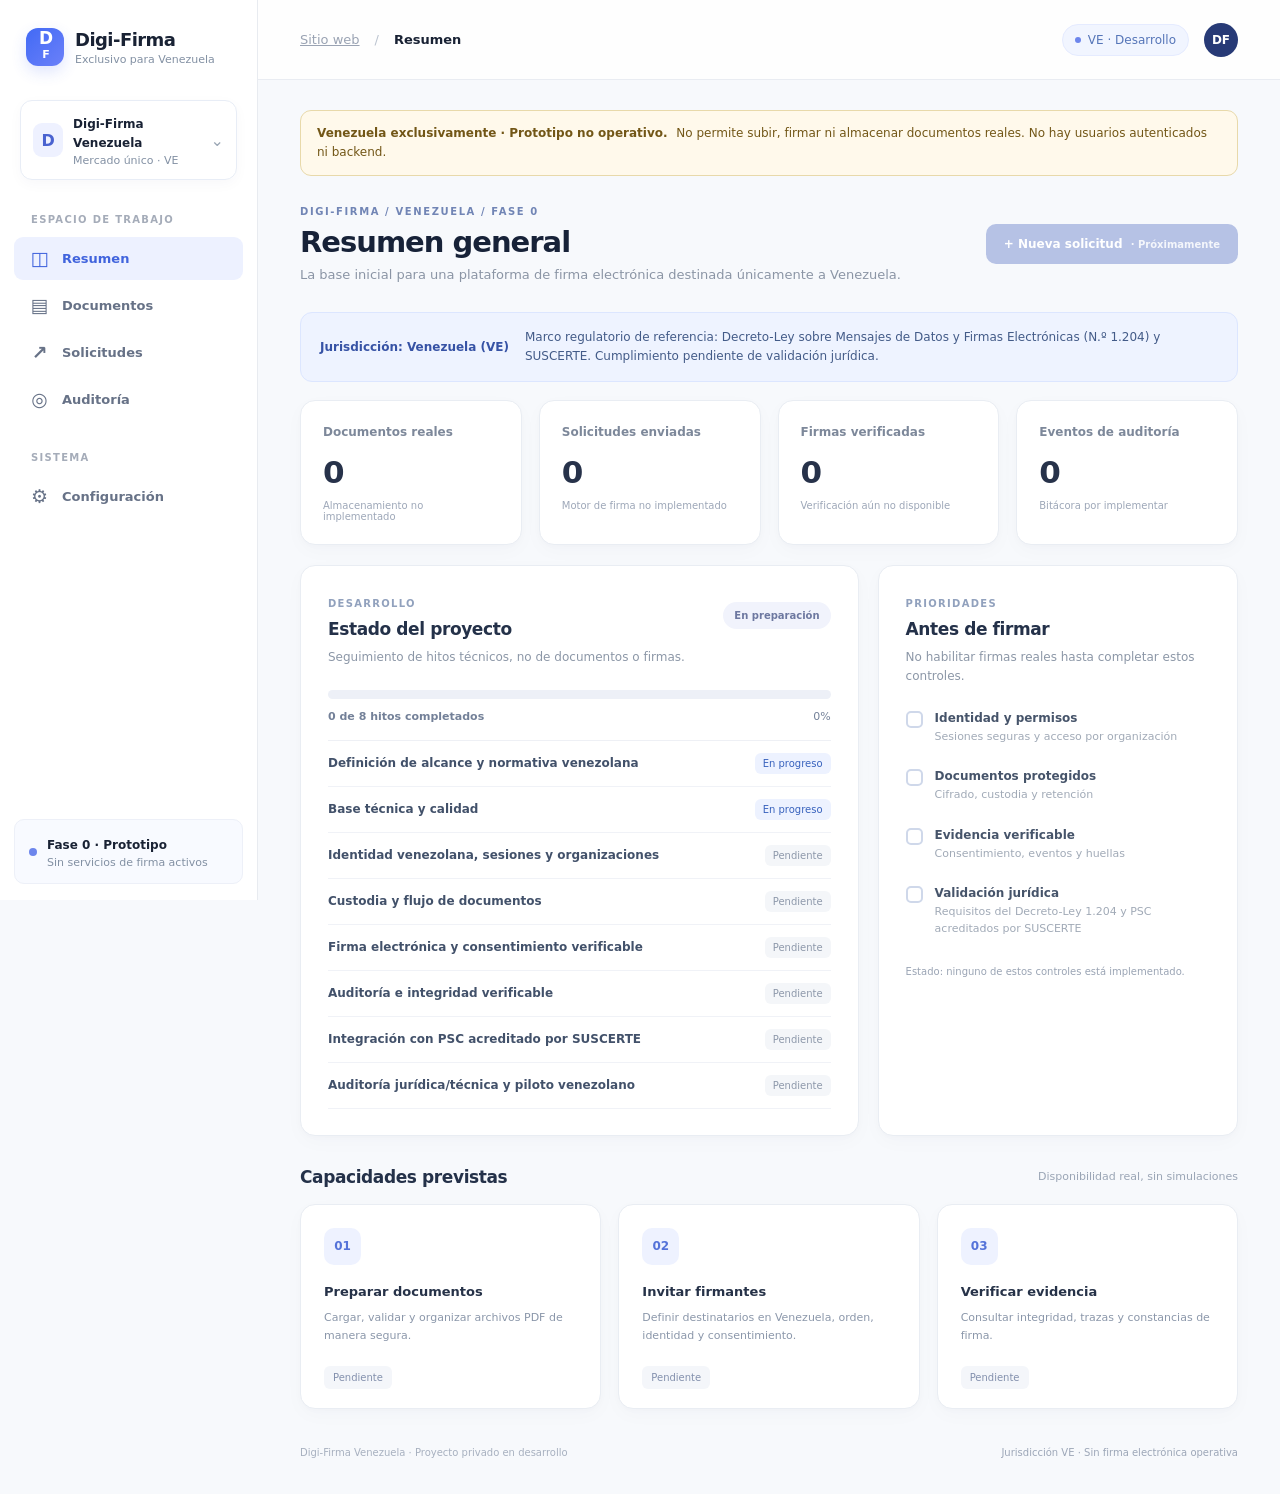
==== app/index.html @ 3987ef28 "feat: crear sitio web Venezuela y separar workspace en /app" ====
<!doctype html>
<html lang="es-VE">
<head>
  <meta charset="utf-8">
  <meta name="viewport" content="width=device-width, initial-scale=1">
  <meta name="description" content="Digi-Firma Venezuela: prototipo privado de gestión de firmas electrónicas para uso exclusivo en Venezuela.">
  <meta name="robots" content="noindex,nofollow,noarchive">
  <meta http-equiv="Content-Security-Policy" content="default-src 'self'; script-src 'self'; style-src 'self'; img-src 'self' data:; object-src 'none'; base-uri 'none'; form-action 'none'">
  <title>Digi-Firma Venezuela · Entorno de desarrollo</title>
  <link rel="stylesheet" href="../assets/app.css">
  <script type="module" src="../assets/app.js"></script>
</head>
<body>
<div class="shell">
  <aside class="sidebar" id="sidebar" aria-label="Navegación principal">
    <div class="logo-row"><span class="logo-mark" aria-hidden="true">D<span>F</span></span><div><strong>Digi-Firma</strong><small>Exclusivo para Venezuela</small></div></div>
    <div class="workspace"><span class="workspace-icon" aria-hidden="true">D</span><span><strong>Digi-Firma Venezuela</strong><small>Mercado único · VE</small></span><span class="chevron" aria-hidden="true">⌄</span></div>
    <div class="nav-heading">ESPACIO DE TRABAJO</div>
    <nav class="navigation" aria-label="Módulos">
      <button type="button" data-view="resumen" aria-current="page"><span aria-hidden="true">◫</span> Resumen</button>
      <button type="button" data-view="documentos"><span aria-hidden="true">▤</span> Documentos</button>
      <button type="button" data-view="solicitudes"><span aria-hidden="true">↗</span> Solicitudes</button>
      <button type="button" data-view="auditoria"><span aria-hidden="true">◎</span> Auditoría</button>
    </nav>
    <div class="nav-heading second">SISTEMA</div>
    <nav class="navigation" aria-label="Sistema"><button type="button" data-view="configuracion"><span aria-hidden="true">⚙</span> Configuración</button></nav>
    <div class="sidebar-bottom"><span class="sidebar-status-dot"></span><div><strong>Fase 0 · Prototipo</strong><small>Sin servicios de firma activos</small></div></div>
  </aside>

  <main class="content">
    <header class="topbar">
      <div class="topbar-left"><button id="menu-toggle" class="menu-toggle" aria-controls="sidebar" aria-expanded="false" aria-label="Abrir navegación">☰</button><a class="breadcrumb" href="../" aria-label="Volver al sitio web">Sitio web</a><span class="slash">/</span><strong id="crumb-title">Resumen</strong></div>
      <div class="topbar-right"><span class="environment-pill"><span class="tiny-dot"></span> VE · Desarrollo</span><div class="avatar" title="Entorno de demostración" aria-label="Prototipo sin sesión">DF</div></div>
    </header>

    <div class="main-inner">
      <div class="notice" role="status"><strong>Venezuela exclusivamente · Prototipo no operativo.</strong> No permite subir, firmar ni almacenar documentos reales. No hay usuarios autenticados ni backend.</div>
      <div class="page-heading"><div><p class="eyebrow">DIGI-FIRMA / VENEZUELA / FASE 0</p><h1 id="page-title">Resumen general</h1><p id="page-summary">La base inicial de una plataforma de firma electrónica enfocada exclusivamente en Venezuela.</p></div><button type="button" class="primary-action" disabled title="Se habilitará cuando exista backend, autenticación y seguridad">+ Nueva solicitud <span class="button-lock" aria-hidden="true">· Próximamente</span></button></div>

      <section class="view" id="view-resumen" aria-label="Resumen general">
        <div class="jurisdiction-info" role="note"><strong>Jurisdicción: Venezuela (VE)</strong><span>Marco regulatorio de referencia: Decreto-Ley sobre Mensajes de Datos y Firmas Electrónicas (N.º 1.204) y SUSCERTE. Cumplimiento pendiente de validación jurídica.</span></div>
        <div class="metric-grid">
          <article class="metric"><p>Documentos reales</p><strong>0</strong><small>Almacenamiento no implementado</small></article>
          <article class="metric"><p>Solicitudes enviadas</p><strong>0</strong><small>Motor de firma no implementado</small></article>
          <article class="metric"><p>Firmas verificadas</p><strong>0</strong><small>Verificación aún no disponible</small></article>
          <article class="metric"><p>Eventos de auditoría</p><strong>0</strong><small>Bitácora por implementar</small></article>
        </div>

        <div class="dashboard-grid">
          <article class="panel wide">
            <div class="panel-head"><div><span class="section-kicker">DESARROLLO</span><h2>Estado del proyecto</h2></div><span class="tag">En preparación</span></div>
            <p class="panel-description">Seguimiento de hitos técnicos, no de documentos o firmas.</p>
            <div class="progress-track" role="progressbar" aria-label="Hitos completados" aria-valuemin="0" aria-valuemax="100" aria-valuenow="0"><div id="progress-fill"></div></div>
            <div class="progress-legend"><strong id="progress-copy">0 de 0 hitos completados</strong><span id="progress-pct">0%</span></div>
            <ol class="milestone-list" id="milestone-list"></ol>
          </article>
          <article class="panel right-panel">
            <div class="panel-head"><div><span class="section-kicker">PRIORIDADES</span><h2>Antes de firmar</h2></div></div>
            <p class="panel-description">No habilitar firmas reales hasta completar estos controles.</p>
            <div class="checklist"><div><span class="check empty" aria-hidden="true"></span><span><strong>Identidad y permisos</strong><small>Sesiones seguras y acceso por organización</small></span></div><div><span class="check empty" aria-hidden="true"></span><span><strong>Documentos protegidos</strong><small>Cifrado, custodia y retención</small></span></div><div><span class="check empty" aria-hidden="true"></span><span><strong>Evidencia verificable</strong><small>Consentimiento, eventos y huellas</small></span></div><div><span class="check empty" aria-hidden="true"></span><span><strong>Validación jurídica</strong><small>Requisitos del Decreto-Ley 1.204 y PSC acreditados por SUSCERTE</small></span></div></div>
            <p class="footnote">Estado: ninguno de estos controles está implementado.</p>
          </article>
        </div>
        <div class="section-row"><h2>Capacidades previstas</h2><span>Disponibilidad real, sin simulaciones</span></div>
        <div class="feature-grid"><article class="feature"><div class="feature-icon">01</div><h3>Preparar documentos</h3><p>Cargar, validar y organizar archivos PDF de manera segura.</p><span class="soft-label">Pendiente</span></article><article class="feature"><div class="feature-icon">02</div><h3>Invitar firmantes</h3><p>Definir destinatarios en Venezuela, orden, identidad y consentimiento.</p><span class="soft-label">Pendiente</span></article><article class="feature"><div class="feature-icon">03</div><h3>Verificar evidencia</h3><p>Consultar integridad, trazas y constancias de firma.</p><span class="soft-label">Pendiente</span></article></div>
      </section>

      <section class="view" id="view-documentos" aria-label="Documentos" hidden>
      <article class="panel demo-panel">
        <div class="panel-head"><div><span class="section-kicker">INTEGRIDAD LOCAL · SIN ENVÍO</span><h2>Huella SHA-256 de un PDF</h2></div><span class="tag">Solo en el navegador</span></div>
        <p class="panel-description">Calcula la huella de un PDF de hasta 20 MiB, sin subirlo, almacenarlo o enviarlo. La coincidencia de huellas NO valida la autoría, ni convierte un documento en firmado o certificado.</p>
        <div class="demo-form hash-form">
          <label for="pdf-local">PDF local</label>
          <input type="file" id="pdf-local" accept=".pdf,application/pdf">
          <button type="button" id="pdf-hash" disabled>Calcular huella</button>
        </div>
        <p id="hash-status" role="status" aria-live="polite" class="demo-feedback">Selecciona un archivo para comenzar.</p>
        <div class="hash-display"><label for="hash-result">SHA-256 calculado</label><output id="hash-result">Sin cálculo</output></div>
        <div class="demo-form hash-form">
          <label for="hash-expected">SHA-256 esperado (opcional)</label>
          <input id="hash-expected" type="text" inputmode="text" maxlength="64" autocomplete="off" spellcheck="false" placeholder="64 caracteres hexadecimales">
          <button type="button" id="hash-compare" disabled>Comparar</button>
        </div>
        <p id="hash-compare-status" class="demo-feedback" role="status" aria-live="polite">Compara huellas, no firmas electrónicas.</p>
      </article>
    </section>
      <section class="view" id="view-solicitudes" aria-label="Solicitudes" hidden>
        <article class="panel demo-panel">
          <div class="panel-head"><div><span class="section-kicker">SOLO DATOS SINTÉTICOS</span><h2>Laboratorio local de solicitudes</h2></div><span class="tag">Sin firmas ni documentos reales</span></div>
          <p class="panel-description">Ensaya la preparación y cancelación de borradores con plantillas ficticias. No identifica personas, no envía mensajes, no firma documentos ni guarda información al cerrar el servidor.</p>
          <div class="demo-form">
            <label for="demo-template">Plantilla ficticia</label>
            <select id="demo-template" disabled><option value="acuerdo-demo">Acuerdo simulado de servicios</option><option value="solicitud-demo">Solicitud administrativa ficticia</option></select>
            <button type="button" id="demo-create" disabled>Crear borrador de prueba</button>
          </div>
          <p id="demo-feedback" class="demo-feedback" role="status" aria-live="polite">El laboratorio requiere el servidor local de demostración.</p>
          <div class="panel-head"><h2>Borradores de prueba</h2><span id="demo-count" class="tag">0</span></div>
          <ol id="demo-drafts" class="demo-items"><li>Sin borradores de prueba.</li></ol>
        </article>
      </section>
      <section class="view" id="view-auditoria" aria-label="Auditoría" hidden>
        <article class="panel demo-panel">
          <div class="panel-head"><div><span class="section-kicker">LABORATORIO · NO CERTIFICADO</span><h2>Historial de eventos simulados</h2></div><span id="demo-integrity" class="tag">Sin eventos</span></div>
          <p class="panel-description">Este registro usa hashes SHA-256 enlazados solo para demostrar detección de cambios en memoria. No es auditoría inmutable, sello de tiempo confiable ni evidencia de firma electrónica.</p>
          <ol id="demo-events" class="demo-items"><li>Sin eventos simulados.</li></ol>
        </article>
      </section>
      <section class="view" id="view-configuracion" aria-label="Configuración" hidden>
        <article class="panel demo-panel">
          <div class="panel-head"><div><span class="section-kicker">FORMATO LOCAL · NO VERIFICACIÓN</span><h2>Identificación venezolana</h2></div><span class="tag">Sin enviar datos</span></div>
          <p class="panel-description">Revisa únicamente la estructura básica de una cédula o RIF. No consulta SAIME ni SENIAT, no comprueba la existencia del documento, su dígito verificador, ni la identidad o representación legal. Puedes utilizar ejemplos ficticios; no ingreses datos personales reales en este entorno de pruebas.</p>
          <div class="demo-form identity-form">
            <label for="identity-type">Tipo</label>
            <select id="identity-type"><option value="cedula">Cédula de identidad</option><option value="rif">RIF</option></select>
            <label for="identity-value">Ejemplo de formato</label>
            <input id="identity-value" type="text" maxlength="20" autocomplete="off" autocapitalize="characters" spellcheck="false" placeholder="V-1234567">
            <button type="button" id="identity-check">Revisar formato</button>
          </div>
          <p id="identity-status" class="demo-feedback" role="status" aria-live="polite">La información se procesa en el navegador y no se guarda.</p>
          <div class="divider-soft"></div>
          <div class="panel-head"><h2>Administración de organizaciones</h2><span class="tag">Pendiente</span></div>
          <p class="panel-description">Registro, inicio de sesión, verificación de identidad, facultades de representación, roles y permisos requieren backend y revisión jurídica antes de habilitarse.</p>
        </article>
      </section>
      <footer class="footer">Digi-Firma Venezuela · Proyecto privado en desarrollo <span>Jurisdicción VE · Sin firma electrónica operativa</span></footer>
    </div>
  </main>
</div>
</body>
</html>
---- assets/app.css ----
:root{font-family:Inter,ui-sans-serif,system-ui,-apple-system,BlinkMacSystemFont,"Segoe UI",sans-serif;color:#192234;background:#f7f9fc;font-synthesis:none;-webkit-font-smoothing:antialiased}*{box-sizing:border-box}body{margin:0}button{font:inherit}button:focus-visible{outline:3px solid #7798ff;outline-offset:3px}[hidden]{display:none!important}.shell{min-height:100vh;display:grid;grid-template-columns:258px minmax(0,1fr)}.sidebar{background:#fff;border-right:1px solid #e8ebf0;padding:28px 14px 16px;display:flex;flex-direction:column;min-height:100vh;position:sticky;top:0;height:100vh}.logo-row{display:flex;align-items:center;gap:11px;margin:0 12px 34px}.logo-row strong{font-size:18px;letter-spacing:-.55px}.logo-row small,.workspace small,.sidebar-bottom small{display:block;color:#8290a3;font-size:11px;margin-top:3px}.logo-mark{width:38px;height:38px;border-radius:12px;display:grid;place-items:center;background:linear-gradient(135deg,#426af5,#6b80f9);color:#fff;font-size:17px;font-weight:800;letter-spacing:-2px;box-shadow:0 6px 15px #385ff229}.logo-mark span{font-size:11px;align-self:end;margin-bottom:9px}.workspace{padding:12px;display:flex;align-items:center;gap:10px;border:1px solid #e8edf6;border-radius:12px;box-shadow:0 4px 14px #152f5a08;margin:0 6px 34px}.workspace-icon{width:34px;height:34px;display:grid;place-items:center;background:#eef1ff;border-radius:9px;color:#4962d0;font-weight:800}.workspace strong{font-size:12px}.workspace .chevron{margin-left:auto;color:#9aa6b4}.nav-heading{color:#a5acb9;font-size:10px;font-weight:800;letter-spacing:1.3px;padding:0 17px;margin-bottom:12px}.nav-heading.second{margin-top:31px}.navigation{display:grid;gap:4px}.navigation button{cursor:pointer;background:transparent;border:0;border-radius:9px;padding:12px 15px;text-align:left;color:#677287;font-size:13px;font-weight:600;display:flex;align-items:center;gap:12px}.navigation button>span{font-size:19px;line-height:1;width:21px;text-align:center}.navigation button:hover{background:#f4f6fb;color:#1c2d4b}.navigation button[aria-current=page]{background:#edf1ff;color:#4164dd}.sidebar-bottom{display:flex;align-items:center;gap:10px;background:#f8faff;border:1px solid #edf0f8;border-radius:10px;padding:14px;margin-top:auto}.sidebar-bottom strong{font-size:12px}.sidebar-status-dot,.tiny-dot{width:8px;height:8px;background:#6d86ec;border-radius:50%;flex:0 0 auto}.content{min-width:0}.topbar{height:80px;background:rgba(255,255,255,.84);border-bottom:1px solid #e9ecf2;display:flex;align-items:center;justify-content:space-between;padding:0 42px}.topbar-left,.topbar-right{display:flex;align-items:center;gap:15px;font-size:13px}.breadcrumb{color:#9aa3b3}.slash{color:#bbc3cf}.topbar-left strong{font-weight:650}.environment-pill{font-size:12px;color:#5575b8;background:#f1f5ff;border:1px solid #e5ebff;padding:8px 12px;border-radius:22px;display:flex;align-items:center;gap:7px}.tiny-dot{width:6px;height:6px}.avatar{height:34px;width:34px;border-radius:50%;display:grid;place-items:center;color:#fff;background:#273a76;font-size:12px;font-weight:700}.menu-toggle{display:none;background:none;border:0;cursor:pointer;color:#253754;font-size:24px}.main-inner{max-width:1450px;margin:auto;padding:30px 42px 16px}.notice{padding:13px 16px;border:1px solid #e8d9aa;border-radius:11px;background:#fff9eb;color:#725616;font-size:12px;line-height:1.6;margin-bottom:30px}.notice strong{margin-right:5px}.page-heading{display:flex;justify-content:space-between;align-items:center;gap:24px;margin-bottom:30px}.eyebrow{font-size:10px;color:#7185b5;letter-spacing:1.6px;font-weight:800;margin:0 0 8px}.page-heading h1{font-size:29px;font-weight:760;letter-spacing:-1px;margin:0 0 8px;color:#172238}.page-heading p:last-child{font-size:13px;color:#8b95a5;margin:0}.primary-action{border:0;border-radius:10px;background:#4f70eb;color:#fff;padding:13px 18px;font-size:12px;font-weight:700;white-space:nowrap;box-shadow:0 6px 12px #4670ef1a}.primary-action:disabled{cursor:not-allowed;background:#b6c2e5;box-shadow:none}.button-lock{font-size:10px;opacity:.85;margin-left:4px}.metric-grid{display:grid;grid-template-columns:repeat(4,minmax(0,1fr));gap:17px}.metric,.panel,.feature,.empty-state{background:#fff;border:1px solid #e9edf3;border-radius:15px;box-shadow:0 6px 20px #25375306,0 2px 5px #25375304}.metric{padding:24px 22px 22px}.metric p{font-size:12px;font-weight:650;color:#7d889a;margin:0 0 18px}.metric strong{display:block;color:#27324a;letter-spacing:-1px;font-size:31px;line-height:1}.metric small{display:block;margin-top:12px;font-size:10px;color:#9da7b8}.dashboard-grid{display:grid;grid-template-columns:minmax(0,1.55fr) minmax(270px,1fr);gap:19px;margin-top:20px}.panel{padding:26px 27px}.panel-head{display:flex;justify-content:space-between;align-items:center;gap:12px}.section-kicker{font-size:10px;color:#91a1bd;letter-spacing:1.3px;font-weight:800}.panel h2,.section-row h2{font-size:17px;color:#243149;letter-spacing:-.4px;margin:8px 0 0}.panel-description{font-size:12px;color:#8c97a7;line-height:1.6;margin:9px 0 23px}.tag{font-size:10px;font-weight:750;color:#6d78a0;background:#f1f3fc;border-radius:20px;padding:8px 11px;white-space:nowrap}.progress-track{height:9px;background:#edf0f7;overflow:hidden;border-radius:20px}.progress-track>div{width:0;height:100%;background:#5374ed;border-radius:20px;transition:width .3s}.progress-legend{display:flex;justify-content:space-between;margin:11px 0 17px;font-size:11px;color:#738098}.progress-legend strong{font-weight:600}.milestone-list{margin:0;padding:0;list-style:none;border-top:1px solid #eef0f5}.milestone-list li{padding:12px 0;display:flex;justify-content:space-between;align-items:center;gap:9px;font-size:12px;border-bottom:1px solid #f0f2f7}.milestone-list li span:first-child{color:#42516a;font-weight:600}.status-chip{font-size:10px;color:#8d98aa;background:#f4f6f9;padding:5px 8px;border-radius:6px;white-space:nowrap}.status-chip.active{color:#3862bd;background:#edf2ff}.status-chip.done{color:#196f50;background:#e7f8f0}.checklist{display:grid;gap:24px;margin-top:25px}.checklist>div{display:flex;align-items:flex-start;gap:12px}.check{width:17px;height:17px;flex:none;border:2px solid #cfd8ea;border-radius:5px}.checklist strong{display:block;font-size:12px;color:#46546a}.checklist small{display:block;font-size:11px;line-height:1.5;color:#a1aab7;margin-top:4px}.footnote{font-size:10px;color:#9aa4b4;margin:29px 0 0}.section-row{margin:31px 0 17px;display:flex;justify-content:space-between;align-items:center}.section-row h2{margin:0}.section-row span{font-size:11px;color:#9aa5b5}.feature-grid{display:grid;grid-template-columns:repeat(3,minmax(0,1fr));gap:17px}.feature{padding:23px}.feature-icon{width:37px;height:37px;display:grid;place-items:center;background:#eef2ff;border-radius:10px;color:#5573d9;font-size:12px;font-weight:800;margin-bottom:19px}.feature h3{font-size:13px;color:#263248;margin:0 0 10px}.feature p{font-size:11px;line-height:1.65;color:#8b97aa;min-height:38px;margin:0 0 19px}.soft-label{font-size:10px;color:#8390ad;background:#f4f6fa;padding:6px 9px;border-radius:6px}.empty-state{min-height:360px;display:flex;align-items:center;justify-content:center;flex-direction:column;text-align:center;padding:48px 30px}.empty-symbol{width:64px;height:64px;display:grid;place-items:center;background:#edf2ff;color:#5870db;border-radius:20px;font-size:28px}.empty-state h2{font-size:20px;margin:20px 0 6px}.empty-state p{max-width:490px;font-size:13px;line-height:1.7;color:#8290a3}.empty-state .tag{margin-top:10px}.footer{display:flex;justify-content:space-between;gap:8px;font-size:10px;color:#a7b0bf;padding:38px 0 20px}.footer span{color:#9ca6b7}@media(max-width:1120px){.metric-grid{grid-template-columns:repeat(2,1fr)}.dashboard-grid{grid-template-columns:1fr}.main-inner{padding:28px}.topbar{padding:0 28px}}@media(max-width:760px){.shell{display:block}.sidebar{position:fixed;z-index:9;left:0;top:0;width:258px;transform:translateX(-110%);transition:transform .2s;box-shadow:10px 0 25px #27375312}body[data-menu-open=true] .sidebar{transform:translateX(0)}.menu-toggle{display:block}.topbar{height:66px;padding:0 20px}.main-inner{padding:20px}.page-heading{align-items:flex-start;flex-direction:column}.metric-grid{gap:10px}.metric{padding:18px}.feature-grid{grid-template-columns:1fr}.footer{flex-direction:column}.environment-pill{font-size:10px}.breadcrumb,.slash{display:none}}@media(max-width:400px){.metric-grid{grid-template-columns:1fr}.panel{padding:20px}.page-heading h1{font-size:25px}}

/* Laboratorio local de flujo de solicitudes sintéticas */
.jurisdiction-info{display:flex;align-items:center;gap:16px;background:#eef3ff;border:1px solid #dce6ff;color:#435b88;padding:15px 19px;border-radius:12px;font-size:12px;line-height:1.55;margin-bottom:18px}
.jurisdiction-info strong{white-space:nowrap;color:#3652a5}
.demo-panel{max-width:1050px;margin:auto}
.demo-form{display:flex;gap:12px;flex-wrap:wrap;align-items:center;margin:16px 0 26px;padding:16px;border:1px solid #e7ebf5;border-radius:12px;background:#fafbff}
.demo-form label{font-size:12px;color:#54647c;font-weight:650}
.demo-form select{flex:1;min-width:200px;padding:10px;border:1px solid #d8dfee;border-radius:8px;background:#fff;color:#243852}
.demo-form button,.demo-items button{border:none;border-radius:8px;background:#536cdd;color:white;padding:10px 13px;font-size:12px;font-weight:700;cursor:pointer}
.demo-form button:disabled,.demo-items button:disabled{background:#aeb8cb;cursor:not-allowed}
.demo-feedback{font-size:12px;line-height:1.5;color:#677e9a;min-height:18px}
.demo-feedback[data-level=error]{color:#a43434}
.demo-items{list-style:none;margin:15px 0 0;padding:0;display:grid;gap:9px}
.demo-items li{padding:15px;border:1px solid #e9edf6;border-radius:10px;display:flex;flex-wrap:wrap;justify-content:space-between;align-items:center;gap:12px;font-size:12px}
.demo-items strong{display:block;font-weight:700;color:#2b3c55}
.demo-items small{display:block;color:#7e90a8;margin-top:4px}
.demo-items button{background:#f1f4fe;color:#4963c6}
@media(max-width:760px){.jurisdiction-info{flex-direction:column;align-items:flex-start}.demo-form{align-items:stretch;flex-direction:column}.demo-form select{min-width:0}}

.hash-form{margin:14px 0}.hash-form input[type=file]{flex:1;min-width:0;font-size:12px;color:#405370}
.hash-form input[type=text]{flex:1;min-width:210px;max-width:560px;padding:10px 12px;border:1px solid #dae1ef;border-radius:8px}
.hash-display{background:#f8faff;border:1px solid #e6ecf9;border-radius:10px;padding:18px;margin:18px 0}
.hash-display label{display:block;color:#677991;font-size:11px;font-weight:700;margin-bottom:10px}
.hash-display output{font-family:ui-monospace,SFMono-Regular,Menlo,monospace;color:#24418a;font-size:12px;overflow-wrap:anywhere;user-select:all;line-height:1.7}

.identity-form input[type=text]{flex:1;min-width:160px;padding:10px 12px;border:1px solid #dbe2ed;border-radius:8px}
.identity-form select{min-width:150px;flex:0 1 185px}
.divider-soft{height:1px;background:#edf0f7;margin:30px 0 20px}
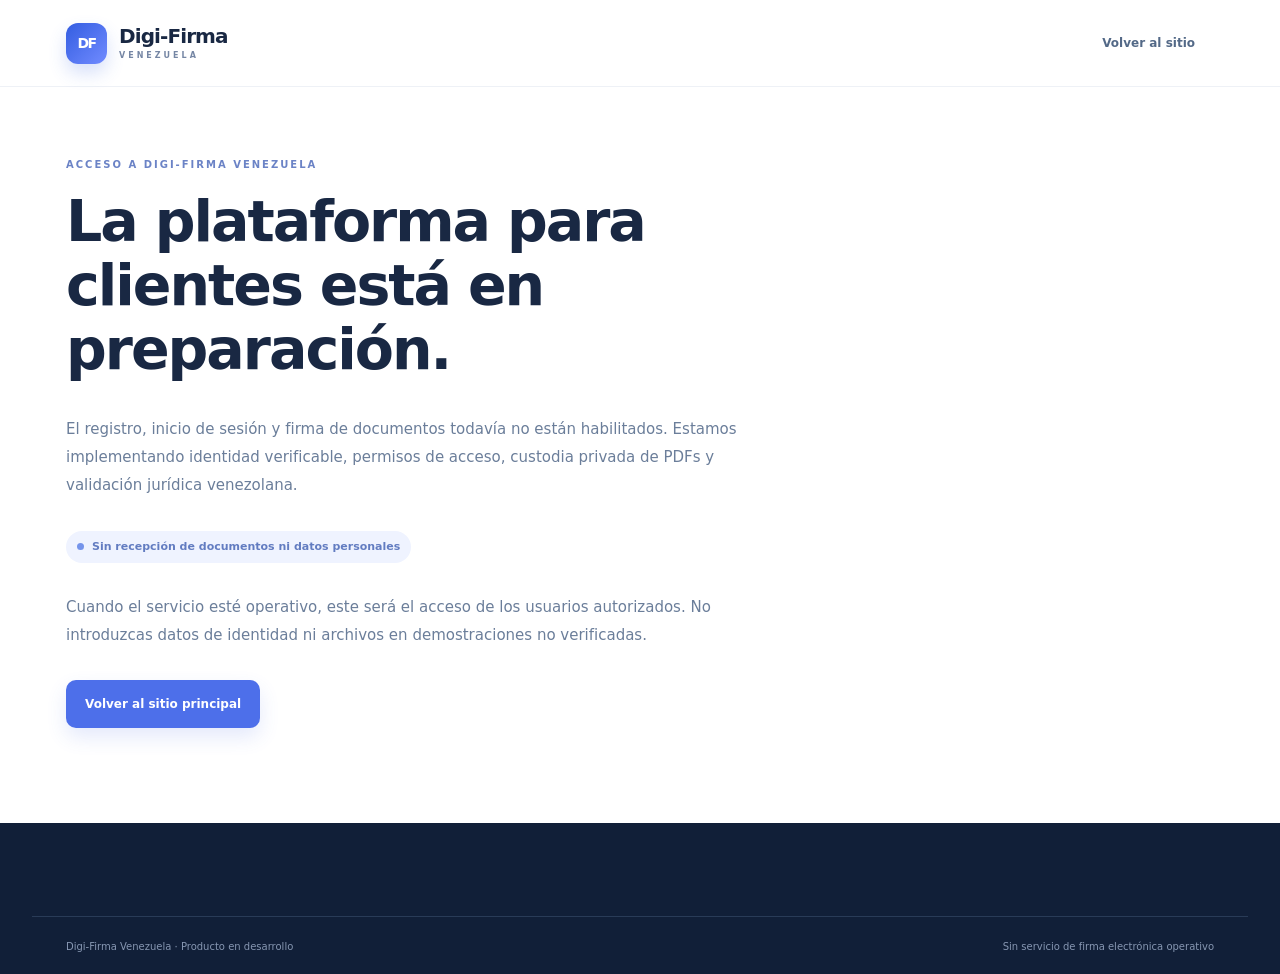
==== commit 8fe1af33: "Publish static Digi-Firma informational website" ====
--- a/app/index.html
+++ b/app/index.html
@@ -3,128 +3,24 @@
 <head>
   <meta charset="utf-8">
   <meta name="viewport" content="width=device-width, initial-scale=1">
-  <meta name="description" content="Digi-Firma Venezuela: prototipo privado de gestión de firmas electrónicas para uso exclusivo en Venezuela.">
   <meta name="robots" content="noindex,nofollow,noarchive">
-  <meta http-equiv="Content-Security-Policy" content="default-src 'self'; script-src 'self'; style-src 'self'; img-src 'self' data:; object-src 'none'; base-uri 'none'; form-action 'none'">
-  <title>Digi-Firma Venezuela · Entorno de desarrollo</title>
-  <link rel="stylesheet" href="../assets/app.css">
-  <script type="module" src="../assets/app.js"></script>
+  <meta name="description" content="Acceso a Digi-Firma Venezuela. Plataforma en desarrollo; aún no disponible para operar firmas electrónicas.">
+  <meta http-equiv="Content-Security-Policy" content="default-src 'self'; style-src 'self'; script-src 'none'; object-src 'none'; base-uri 'none'; frame-ancestors 'none'; form-action 'none'">
+  <title>Acceso a la plataforma · Digi-Firma Venezuela</title>
+  <link rel="stylesheet" href="../assets/site.css">
 </head>
 <body>
-<div class="shell">
-  <aside class="sidebar" id="sidebar" aria-label="Navegación principal">
-    <div class="logo-row"><span class="logo-mark" aria-hidden="true">D<span>F</span></span><div><strong>Digi-Firma</strong><small>Exclusivo para Venezuela</small></div></div>
-    <div class="workspace"><span class="workspace-icon" aria-hidden="true">D</span><span><strong>Digi-Firma Venezuela</strong><small>Mercado único · VE</small></span><span class="chevron" aria-hidden="true">⌄</span></div>
-    <div class="nav-heading">ESPACIO DE TRABAJO</div>
-    <nav class="navigation" aria-label="Módulos">
-      <button type="button" data-view="resumen" aria-current="page"><span aria-hidden="true">◫</span> Resumen</button>
-      <button type="button" data-view="documentos"><span aria-hidden="true">▤</span> Documentos</button>
-      <button type="button" data-view="solicitudes"><span aria-hidden="true">↗</span> Solicitudes</button>
-      <button type="button" data-view="auditoria"><span aria-hidden="true">◎</span> Auditoría</button>
-    </nav>
-    <div class="nav-heading second">SISTEMA</div>
-    <nav class="navigation" aria-label="Sistema"><button type="button" data-view="configuracion"><span aria-hidden="true">⚙</span> Configuración</button></nav>
-    <div class="sidebar-bottom"><span class="sidebar-status-dot"></span><div><strong>Fase 0 · Prototipo</strong><small>Sin servicios de firma activos</small></div></div>
-  </aside>
-
-  <main class="content">
-    <header class="topbar">
-      <div class="topbar-left"><button id="menu-toggle" class="menu-toggle" aria-controls="sidebar" aria-expanded="false" aria-label="Abrir navegación">☰</button><a class="breadcrumb" href="../" aria-label="Volver al sitio web">Sitio web</a><span class="slash">/</span><strong id="crumb-title">Resumen</strong></div>
-      <div class="topbar-right"><span class="environment-pill"><span class="tiny-dot"></span> VE · Desarrollo</span><div class="avatar" title="Entorno de demostración" aria-label="Prototipo sin sesión">DF</div></div>
-    </header>
-
-    <div class="main-inner">
-      <div class="notice" role="status"><strong>Venezuela exclusivamente · Prototipo no operativo.</strong> No permite subir, firmar ni almacenar documentos reales. No hay usuarios autenticados ni backend.</div>
-      <div class="page-heading"><div><p class="eyebrow">DIGI-FIRMA / VENEZUELA / FASE 0</p><h1 id="page-title">Resumen general</h1><p id="page-summary">La base inicial de una plataforma de firma electrónica enfocada exclusivamente en Venezuela.</p></div><button type="button" class="primary-action" disabled title="Se habilitará cuando exista backend, autenticación y seguridad">+ Nueva solicitud <span class="button-lock" aria-hidden="true">· Próximamente</span></button></div>
-
-      <section class="view" id="view-resumen" aria-label="Resumen general">
-        <div class="jurisdiction-info" role="note"><strong>Jurisdicción: Venezuela (VE)</strong><span>Marco regulatorio de referencia: Decreto-Ley sobre Mensajes de Datos y Firmas Electrónicas (N.º 1.204) y SUSCERTE. Cumplimiento pendiente de validación jurídica.</span></div>
-        <div class="metric-grid">
-          <article class="metric"><p>Documentos reales</p><strong>0</strong><small>Almacenamiento no implementado</small></article>
-          <article class="metric"><p>Solicitudes enviadas</p><strong>0</strong><small>Motor de firma no implementado</small></article>
-          <article class="metric"><p>Firmas verificadas</p><strong>0</strong><small>Verificación aún no disponible</small></article>
-          <article class="metric"><p>Eventos de auditoría</p><strong>0</strong><small>Bitácora por implementar</small></article>
-        </div>
-
-        <div class="dashboard-grid">
-          <article class="panel wide">
-            <div class="panel-head"><div><span class="section-kicker">DESARROLLO</span><h2>Estado del proyecto</h2></div><span class="tag">En preparación</span></div>
-            <p class="panel-description">Seguimiento de hitos técnicos, no de documentos o firmas.</p>
-            <div class="progress-track" role="progressbar" aria-label="Hitos completados" aria-valuemin="0" aria-valuemax="100" aria-valuenow="0"><div id="progress-fill"></div></div>
-            <div class="progress-legend"><strong id="progress-copy">0 de 0 hitos completados</strong><span id="progress-pct">0%</span></div>
-            <ol class="milestone-list" id="milestone-list"></ol>
-          </article>
-          <article class="panel right-panel">
-            <div class="panel-head"><div><span class="section-kicker">PRIORIDADES</span><h2>Antes de firmar</h2></div></div>
-            <p class="panel-description">No habilitar firmas reales hasta completar estos controles.</p>
-            <div class="checklist"><div><span class="check empty" aria-hidden="true"></span><span><strong>Identidad y permisos</strong><small>Sesiones seguras y acceso por organización</small></span></div><div><span class="check empty" aria-hidden="true"></span><span><strong>Documentos protegidos</strong><small>Cifrado, custodia y retención</small></span></div><div><span class="check empty" aria-hidden="true"></span><span><strong>Evidencia verificable</strong><small>Consentimiento, eventos y huellas</small></span></div><div><span class="check empty" aria-hidden="true"></span><span><strong>Validación jurídica</strong><small>Requisitos del Decreto-Ley 1.204 y PSC acreditados por SUSCERTE</small></span></div></div>
-            <p class="footnote">Estado: ninguno de estos controles está implementado.</p>
-          </article>
-        </div>
-        <div class="section-row"><h2>Capacidades previstas</h2><span>Disponibilidad real, sin simulaciones</span></div>
-        <div class="feature-grid"><article class="feature"><div class="feature-icon">01</div><h3>Preparar documentos</h3><p>Cargar, validar y organizar archivos PDF de manera segura.</p><span class="soft-label">Pendiente</span></article><article class="feature"><div class="feature-icon">02</div><h3>Invitar firmantes</h3><p>Definir destinatarios en Venezuela, orden, identidad y consentimiento.</p><span class="soft-label">Pendiente</span></article><article class="feature"><div class="feature-icon">03</div><h3>Verificar evidencia</h3><p>Consultar integridad, trazas y constancias de firma.</p><span class="soft-label">Pendiente</span></article></div>
-      </section>
-
-      <section class="view" id="view-documentos" aria-label="Documentos" hidden>
-      <article class="panel demo-panel">
-        <div class="panel-head"><div><span class="section-kicker">INTEGRIDAD LOCAL · SIN ENVÍO</span><h2>Huella SHA-256 de un PDF</h2></div><span class="tag">Solo en el navegador</span></div>
-        <p class="panel-description">Calcula la huella de un PDF de hasta 20 MiB, sin subirlo, almacenarlo o enviarlo. La coincidencia de huellas NO valida la autoría, ni convierte un documento en firmado o certificado.</p>
-        <div class="demo-form hash-form">
-          <label for="pdf-local">PDF local</label>
-          <input type="file" id="pdf-local" accept=".pdf,application/pdf">
-          <button type="button" id="pdf-hash" disabled>Calcular huella</button>
-        </div>
-        <p id="hash-status" role="status" aria-live="polite" class="demo-feedback">Selecciona un archivo para comenzar.</p>
-        <div class="hash-display"><label for="hash-result">SHA-256 calculado</label><output id="hash-result">Sin cálculo</output></div>
-        <div class="demo-form hash-form">
-          <label for="hash-expected">SHA-256 esperado (opcional)</label>
-          <input id="hash-expected" type="text" inputmode="text" maxlength="64" autocomplete="off" spellcheck="false" placeholder="64 caracteres hexadecimales">
-          <button type="button" id="hash-compare" disabled>Comparar</button>
-        </div>
-        <p id="hash-compare-status" class="demo-feedback" role="status" aria-live="polite">Compara huellas, no firmas electrónicas.</p>
-      </article>
-    </section>
-      <section class="view" id="view-solicitudes" aria-label="Solicitudes" hidden>
-        <article class="panel demo-panel">
-          <div class="panel-head"><div><span class="section-kicker">SOLO DATOS SINTÉTICOS</span><h2>Laboratorio local de solicitudes</h2></div><span class="tag">Sin firmas ni documentos reales</span></div>
-          <p class="panel-description">Ensaya la preparación y cancelación de borradores con plantillas ficticias. No identifica personas, no envía mensajes, no firma documentos ni guarda información al cerrar el servidor.</p>
-          <div class="demo-form">
-            <label for="demo-template">Plantilla ficticia</label>
-            <select id="demo-template" disabled><option value="acuerdo-demo">Acuerdo simulado de servicios</option><option value="solicitud-demo">Solicitud administrativa ficticia</option></select>
-            <button type="button" id="demo-create" disabled>Crear borrador de prueba</button>
-          </div>
-          <p id="demo-feedback" class="demo-feedback" role="status" aria-live="polite">El laboratorio requiere el servidor local de demostración.</p>
-          <div class="panel-head"><h2>Borradores de prueba</h2><span id="demo-count" class="tag">0</span></div>
-          <ol id="demo-drafts" class="demo-items"><li>Sin borradores de prueba.</li></ol>
-        </article>
-      </section>
-      <section class="view" id="view-auditoria" aria-label="Auditoría" hidden>
-        <article class="panel demo-panel">
-          <div class="panel-head"><div><span class="section-kicker">LABORATORIO · NO CERTIFICADO</span><h2>Historial de eventos simulados</h2></div><span id="demo-integrity" class="tag">Sin eventos</span></div>
-          <p class="panel-description">Este registro usa hashes SHA-256 enlazados solo para demostrar detección de cambios en memoria. No es auditoría inmutable, sello de tiempo confiable ni evidencia de firma electrónica.</p>
-          <ol id="demo-events" class="demo-items"><li>Sin eventos simulados.</li></ol>
-        </article>
-      </section>
-      <section class="view" id="view-configuracion" aria-label="Configuración" hidden>
-        <article class="panel demo-panel">
-          <div class="panel-head"><div><span class="section-kicker">FORMATO LOCAL · NO VERIFICACIÓN</span><h2>Identificación venezolana</h2></div><span class="tag">Sin enviar datos</span></div>
-          <p class="panel-description">Revisa únicamente la estructura básica de una cédula o RIF. No consulta SAIME ni SENIAT, no comprueba la existencia del documento, su dígito verificador, ni la identidad o representación legal. Puedes utilizar ejemplos ficticios; no ingreses datos personales reales en este entorno de pruebas.</p>
-          <div class="demo-form identity-form">
-            <label for="identity-type">Tipo</label>
-            <select id="identity-type"><option value="cedula">Cédula de identidad</option><option value="rif">RIF</option></select>
-            <label for="identity-value">Ejemplo de formato</label>
-            <input id="identity-value" type="text" maxlength="20" autocomplete="off" autocapitalize="characters" spellcheck="false" placeholder="V-1234567">
-            <button type="button" id="identity-check">Revisar formato</button>
-          </div>
-          <p id="identity-status" class="demo-feedback" role="status" aria-live="polite">La información se procesa en el navegador y no se guarda.</p>
-          <div class="divider-soft"></div>
-          <div class="panel-head"><h2>Administración de organizaciones</h2><span class="tag">Pendiente</span></div>
-          <p class="panel-description">Registro, inicio de sesión, verificación de identidad, facultades de representación, roles y permisos requieren backend y revisión jurídica antes de habilitarse.</p>
-        </article>
-      </section>
-      <footer class="footer">Digi-Firma Venezuela · Proyecto privado en desarrollo <span>Jurisdicción VE · Sin firma electrónica operativa</span></footer>
-    </div>
+  <header class="header"><div class="wrap nav">
+    <a class="brand" href="../"><span class="brand-symbol" aria-hidden="true"><span>DF</span></span><span>Digi-Firma<small>VENEZUELA</small></span></a>
+    <a href="../" class="button button-plain">Volver al sitio</a>
+  </div></header>
+  <main id="principal" class="wrap public-access" aria-labelledby="access-title">
+    <span class="section-kicker">ACCESO A DIGI-FIRMA VENEZUELA</span>
+    <h1 id="access-title">La plataforma para clientes está en preparación.</h1>
+    <p>El registro, inicio de sesión y firma de documentos todavía no están habilitados. Estamos implementando identidad verificable, permisos de acceso, custodia privada de PDFs y validación jurídica venezolana.</p>
+    <div class="status-pill"><i></i> Sin recepción de documentos ni datos personales</div>
+    <p>Cuando el servicio esté operativo, este será el acceso de los usuarios autorizados. No introduzcas datos de identidad ni archivos en demostraciones no verificadas.</p>
+    <a href="../" class="button button-primary">Volver al sitio principal</a>
   </main>
-</div>
-</body>
-</html>
+  <footer class="footer"><div class="wrap footer-bottom"><span>Digi-Firma Venezuela · Producto en desarrollo</span><span>Sin servicio de firma electrónica operativo</span></div></footer>
+</body></html>
--- a/assets/site.css
+++ b/assets/site.css
@@ -0,0 +1,11 @@
+:root{--ink:#192843;--muted:#66768d;--brand:#4869e8;--light:#f7f9fc;--line:#e8edf6;--navy:#111f3a;font:16px/1.5 system-ui,-apple-system,"Segoe UI",Roboto,sans-serif;color:var(--ink);background:#fff;font-synthesis:none;-webkit-font-smoothing:antialiased;scroll-behavior:smooth}*{box-sizing:border-box}body{margin:0;overflow-x:hidden}a{color:inherit;text-decoration:none}button{font:inherit}button:focus-visible,a:focus-visible,summary:focus-visible{outline:3px solid #7496ff;outline-offset:4px}.wrap{max-width:1216px;margin-inline:auto;padding-inline:34px}.skip-link{position:absolute;top:-60px;left:12px;background:#fff;color:#15254a;padding:12px;z-index:99}.skip-link:focus{top:8px}.announcement{min-height:34px;background:#eaf0ff;text-align:center;display:flex;gap:10px;align-items:center;justify-content:center;color:#526cad;font-size:11px;font-weight:600;padding:8px 16px}.announcement-dot{background:#6283ea;width:6px;height:6px;border-radius:50%}.announcement-divider{color:#a4b5d9}.announcement a{color:#3e62bf;font-weight:750}.header{height:87px;background:#fff;border-bottom:1px solid #eef1f6;position:relative;z-index:12}.nav{height:100%;display:flex;align-items:center;justify-content:space-between;gap:22px}.brand{display:flex;align-items:center;gap:12px;font-size:20px;font-weight:800;letter-spacing:-.9px;line-height:1.05;white-space:nowrap}.brand>span:last-child{display:block}.brand small{display:block;margin-top:5px;font-size:8px;letter-spacing:3px;font-weight:850;color:#7586a4}.brand-symbol{width:41px;height:41px;border-radius:12px;background:linear-gradient(135deg,#335de1,#718bff);display:grid;place-items:center;color:#fff;box-shadow:0 9px 18px #3862df33}.brand-symbol span{font-weight:850;font-size:14px;letter-spacing:-1.7px}.brand-hyphen{color:#637be9}.nav-links{display:flex;align-items:center;gap:28px;color:#586880;font-size:12px;font-weight:650}.nav-links>a:not(.nav-cta):hover{color:#4769e3}.nav-cta{color:#fff;background:#496be8;border-radius:9px;padding:13px 17px;box-shadow:0 7px 16px #4265e620;transition:transform .2s,box-shadow .2s}.nav-cta:hover,.button-primary:hover{transform:translateY(-2px);box-shadow:0 12px 25px #4265e632}.nav-toggle{display:none;border:0;background:transparent;padding:12px}.nav-toggle span{display:block;width:23px;height:2px;background:#273953;margin:4px 0}.hero{display:grid;grid-template-columns:1.02fr 1fr;align-items:center;gap:52px;padding-top:104px;padding-bottom:112px;min-height:655px}.eyebrow{font-size:10px;font-weight:800;letter-spacing:2px;color:#5773c5;display:flex;gap:11px;align-items:center}.eyebrow-line{width:22px;height:2px;background:#6581e8}.hero h1{font-size:clamp(44px,5.1vw,75px);line-height:1.105;letter-spacing:-3.8px;font-weight:780;margin:24px 0 25px;max-width:700px}.hero h1 em,.section h2 em,.process-section h2 em,.faq h2 em{font-style:normal;color:#5573e5}.hero-copy>p{font-size:16px;max-width:475px;line-height:1.86;color:#718097;margin:0 0 28px}.hero-actions{display:flex;align-items:center;gap:22px;flex-wrap:wrap}.button{display:inline-flex;align-items:center;justify-content:center;gap:14px;font-size:12px;font-weight:750;border-radius:10px;padding:15px 19px;transition:transform .2s,box-shadow .2s}.button-primary{background:#4d6fea;color:#fff;box-shadow:0 9px 20px #4265e624}.button-plain{color:#536987}.button-plain:hover{color:#3c61d6}.hero-note{margin-top:29px;display:flex;align-items:flex-start;gap:9px;color:#8995a7;font-size:11px;line-height:1.65;max-width:430px}.hero-note-icon{width:16px;height:16px;border:1px solid #b7c2d5;border-radius:50%;display:grid;place-items:center;font-size:10px;font-weight:800;flex:none}.hero-visual{position:relative;padding:43px 3px 26px 8px;min-width:0}.hero-glow{position:absolute;inset:-17% -17% -14% -30%;background:radial-gradient(ellipse,#e5ecff 0%,#f3f6ff 35%,transparent 69%);z-index:-1}.preview-window{border:1px solid #e6ebf4;border-radius:17px;overflow:hidden;background:#fff;box-shadow:0 35px 80px #213c7b20,0 10px 26px #17254f0b;transform:rotate(-1.4deg)}.preview-head{height:55px;display:flex;align-items:center;justify-content:space-between;padding:0 19px;border-bottom:1px solid #eef1f6}.preview-brand{font-size:10px;display:flex;align-items:center;gap:8px;color:#263b63}.preview-brand>span:last-child{color:#a2abb9;font-weight:500}.preview-logo{display:grid;place-items:center;background:#5373df;color:#fff;border-radius:7px;width:26px;height:26px;font-weight:800;font-size:9px}.preview-profile{width:27px;height:27px;border-radius:50%;background:#dfe7ff;color:#526ac1;display:grid;place-items:center;font-size:9px;font-weight:800}.preview-body{display:grid;grid-template-columns:123px 1fr;min-height:315px}.preview-aside{border-right:1px solid #eff1f6;padding:19px 9px;display:flex;flex-direction:column;gap:8px}.preview-nav{display:flex;gap:9px;align-items:center;padding:9px;border-radius:7px;color:#919cb0;font-size:10px}.preview-nav.active{background:#edf2ff;color:#4f6dc4;font-weight:700}.preview-aside-foot{margin-top:auto;color:#b2bac6;font-size:8px;padding:8px}.preview-content{padding:26px 23px}.preview-label{font-size:8px;letter-spacing:1.2px;color:#7e96c9;font-weight:800}.preview-heading{font-size:19px;font-weight:800;letter-spacing:-.6px;margin:7px 0 4px}.preview-subtitle{font-size:10px;color:#9ba7b7}.preview-stats{display:grid;grid-template-columns:1fr 1fr;gap:11px;margin:22px 0 19px}.preview-stats>div{border:1px solid #e9eef7;border-radius:9px;padding:13px;box-shadow:0 4px 12px #2a478408}.preview-stats span,.preview-stats small{display:block;color:#97a4b7;font-size:9px}.preview-stats strong{display:block;font-size:23px;margin:6px 0;color:#26385d}.preview-document{display:flex;align-items:center;gap:11px;border:1px solid #ebeff7;border-radius:9px;padding:13px}.preview-file{display:grid;place-items:center;width:31px;height:35px;background:#eef1ff;border-radius:6px;color:#647be2}.preview-document b,.preview-document small{display:block;font-size:9px}.preview-document small{font-size:8px;color:#a6b0bf;margin-top:2px}.preview-pill{margin-left:auto;color:#8b99b8;background:#f3f5fa;border-radius:10px;padding:5px;font-size:8px;white-space:nowrap}.preview-lines{margin-top:13px;display:grid;gap:7px}.preview-lines span{height:5px;background:#f1f3f8;border-radius:9px;width:100%}.preview-lines span:nth-child(2){width:88%}.preview-lines span:nth-child(3){width:67%}.float-card{position:absolute;left:-43px;bottom:3px;display:flex;align-items:center;gap:11px;background:#fff;padding:14px 18px;border-radius:12px;box-shadow:0 14px 40px #223b7130;border:1px solid #eef1f7;transform:rotate(2deg)}.float-icon{width:34px;height:34px;border-radius:9px;background:#ecf3ff;color:#5470df;display:grid;place-items:center;font-size:24px}.float-card b,.float-card small{display:block;font-size:10px}.float-card small{color:#9aa7b8;margin-top:3px}.float-tick{color:#479f85;background:#e9f7f0;border-radius:50%;font-size:10px;padding:4px}.benefit-bar{background:#f7f9fd;border-block:1px solid #edf0f7}.benefit-grid{display:grid;grid-template-columns:repeat(3,1fr)}.benefit-grid>div{padding:29px 18px 29px 0;display:flex;gap:6px 15px;align-items:center;flex-wrap:wrap}.benefit-grid>div+div{border-left:1px solid #e7ebf3;padding-left:31px}.benefit-grid span{font-size:11px;font-weight:800;color:#86a0e0}.benefit-grid strong{font-size:12px;color:#33445f}.benefit-grid small{width:100%;margin-left:34px;font-size:11px;color:#98a4b7}.section{padding-block:112px}.section-top{display:flex;align-items:end;justify-content:space-between;gap:55px;margin-bottom:37px}.section-kicker{font-size:10px;letter-spacing:2px;font-weight:800;color:#6b83c6}.section h2,.process-section h2{font-size:clamp(34px,4vw,51px);letter-spacing:-2px;line-height:1.17;margin:13px 0 0}.section-top>p{max-width:405px;color:#7d8ba0;font-size:13px;line-height:1.85}.feature-cards{display:grid;grid-template-columns:repeat(3,1fr);gap:19px}.feature-card{border-radius:16px;border:1px solid #e9edf6;padding:30px;box-shadow:0 6px 15px #243c7306,0 12px 30px #243c7305;transition:transform .2s,box-shadow .2s}.feature-card:hover{transform:translateY(-4px);box-shadow:0 16px 40px #203b7412}.feature-number{font-size:10px;font-weight:800;letter-spacing:1.3px;color:#a7b2c5}.feature-glyph{margin:29px 0 21px;width:51px;height:51px;border-radius:14px;display:grid;place-items:center;font-size:23px}.feature-glyph.blue{color:#5571d9;background:#ebf0ff}.feature-glyph.purple{color:#8670c7;background:#f3edff}.feature-glyph.mint{color:#3e9e8f;background:#eaf8f6}.feature-card h3{font-size:17px;margin:0 0 12px;letter-spacing:-.35px}.feature-card p{font-size:12px;line-height:1.9;color:#8895a8;min-height:91px;margin:0 0 24px}.feature-status{font-size:10px;background:#f3f5fa;border-radius:7px;padding:8px 11px;color:#8493a9}.process-section{background:#172847;color:#fff;padding:96px 0}.process-grid{display:grid;grid-template-columns:1fr 1fr;gap:110px}.section-kicker.light{color:#97b4ff}.process-section h2{margin:17px 0 21px}.process-section h2 em{color:#a0b6ff}.process-section p{color:#aebed5;line-height:1.85;font-size:13px;max-width:390px}.link-light{display:inline-block;margin-top:17px;color:#dae5ff;font-weight:700;font-size:12px}.process-list{list-style:none;padding:0;margin:0}.process-list li{display:flex;gap:24px;padding:19px 0;border-bottom:1px solid #374764}.process-list li>span{font-size:13px;font-weight:800;color:#8ca8fb;margin-top:3px}.process-list h3{font-size:17px;margin:0 0 8px}.process-list p{font-size:12px;margin:0}.security-grid{display:grid;grid-template-columns:1fr 1fr;align-items:center;gap:80px}.security-art{height:370px;position:relative;display:grid;place-items:center;overflow:hidden;background:radial-gradient(circle,#ecf2ff 0%,#f8faff 62%,transparent 71%)}.shield-orbit{position:absolute;border-radius:50%;border:1px solid #dce6ff}.shield-orbit.outer{width:350px;height:350px}.shield-orbit.middle{width:258px;height:258px}.shield-inner{width:142px;height:142px;border-radius:34px;display:grid;place-items:center;background:linear-gradient(135deg,#3b65e3,#8096f4);box-shadow:0 24px 45px #3a60ce30;color:#fff;font-size:80px}.shield-label{position:absolute;letter-spacing:1.4px;font-size:9px;font-weight:800;color:#7b96d5;border-radius:20px;border:1px solid #e0e7f9;padding:7px 12px;background:#fff}.shield-label.upper{right:20px;top:55px}.shield-label.lower{left:20px;bottom:64px}.security-copy h2{margin:14px 0 20px}.security-copy>p{color:#8190a4;font-size:13px;line-height:1.9;max-width:470px}.security-copy ul{padding:0;list-style:none;margin:24px 0 0}.security-copy li{font-size:12px;color:#4d617f;margin:14px 0;display:flex;gap:12px;align-items:flex-start}.security-copy li:before{content:"✓";background:#eaf1ff;border-radius:50%;color:#5571d9;width:20px;height:20px;flex:none;display:grid;place-items:center;font-size:10px;font-weight:900}.status-section{background:#f7f9fd;padding:0 0 95px}.status-card{background:#fff;border:1px solid #e8edf6;border-radius:18px;box-shadow:0 15px 40px #233d7309;padding:42px 52px;display:grid;grid-template-columns:1fr auto;gap:30px;align-items:center}.status-card h2{font-size:27px;letter-spacing:-.9px;margin:10px 0}.status-card p{max-width:650px;font-size:12px;line-height:1.9;color:#7e8ca1}.status-side{display:flex;flex-direction:column;gap:21px;align-items:flex-end}.status-pill{font-size:11px;font-weight:700;color:#627cc1;background:#eff3ff;border-radius:20px;padding:8px 11px;display:inline-flex;align-items:center;gap:8px}.status-pill i{width:7px;height:7px;background:#7594eb;border-radius:50%}.faq{max-width:1020px}.faq-list{border-top:1px solid #e6ebf4}.faq-list details{border-bottom:1px solid #e6ebf4;padding:19px 0}.faq-list summary{font-size:14px;font-weight:700;cursor:pointer;list-style:none;position:relative;padding-right:35px}.faq-list summary::-webkit-details-marker{display:none}.faq-list summary:after{content:"+";position:absolute;right:8px;font-size:21px;color:#7690d5;top:-6px;font-weight:400}.faq-list details[open] summary:after{content:"−"}.faq-list p{font-size:12px;color:#8290a4;line-height:1.9;max-width:780px}.closing-section{background:linear-gradient(125deg,#3559d2,#617ee9);color:#fff;padding:73px 0 78px;text-align:center}.closing>span{font-size:10px;font-weight:800;letter-spacing:2px;color:#ced9ff}.closing h2{font-size:clamp(26px,3vw,40px);letter-spacing:-1.2px;line-height:1.25;margin:18px 0 27px}.button-white{background:#fff;color:#4566d2}.closing p{font-size:10px;color:#d1dafe;margin-top:20px}.footer{background:#111f38;color:#e7edff;padding:55px 0 20px}.footer .brand{color:#fff}.footer .brand small{color:#869bc2}.footer-main{display:flex;justify-content:space-between;align-items:start;gap:50px}.footer-main>div>p{max-width:320px;color:#8c9db9;font-size:12px;line-height:1.7;margin:22px 0}.footer-main nav{display:flex;gap:30px;font-size:11px;color:#bbc6da;flex-wrap:wrap}.footer-main nav a:hover{color:#fff}.footer-bottom{border-top:1px solid #293b57;margin-top:38px;padding-top:22px;display:flex;justify-content:space-between;gap:12px;color:#8797b2;font-size:10px}
+@media(max-width:1060px){.nav-links{gap:14px}.hero{gap:25px}.hero h1{font-size:54px}.float-card{left:-12px}.preview-body{grid-template-columns:88px 1fr}.preview-aside-foot{font-size:7px}.preview-nav{gap:5px}.preview-content{padding:21px 12px}.process-grid{gap:45px}}
+@media(max-width:780px){.wrap{padding-inline:24px}.header{height:70px}.nav-toggle{display:block}.nav-links{display:none;position:absolute;top:70px;left:0;right:0;background:#fff;box-shadow:0 15px 30px #172f5f17;border-top:1px solid #e9eef5;padding:18px 24px 24px;flex-direction:column;align-items:stretch;gap:8px}.nav-links.open{display:flex}.nav-links a{padding:11px 8px}.nav-links .nav-cta{text-align:center}.hero{grid-template-columns:1fr;gap:10px;padding-top:65px;padding-bottom:75px}.hero h1{font-size:clamp(43px,8vw,62px)}.hero-visual{max-width:600px;width:95%;margin:auto}.float-card{left:0}.benefit-grid{grid-template-columns:1fr}.benefit-grid>div,.benefit-grid>div+div{padding:19px 0;border:0;border-bottom:1px solid #e8edf5}.benefit-grid small{margin-left:29px}.section{padding-block:75px}.section-top{flex-direction:column;align-items:flex-start;gap:8px}.feature-cards{grid-template-columns:1fr}.feature-card p{min-height:0}.process-grid,.security-grid{grid-template-columns:1fr;gap:30px}.process-section{padding:75px 0}.security-art{height:310px;grid-row:2}.status-card{grid-template-columns:1fr;padding:30px}.status-side{align-items:flex-start}.footer-main,.footer-bottom{flex-direction:column;gap:25px}.footer-main nav{gap:15px 25px}}
+@media(max-width:410px){.wrap{padding-inline:18px}.announcement{font-size:9px;gap:5px}.hero h1{letter-spacing:-2.5px}.preview-body{grid-template-columns:71px 1fr}.preview-aside{padding:13px 4px}.preview-nav{font-size:10px}.preview-nav span{display:none}.preview-content{padding:18px 9px}.preview-stats{gap:7px}.preview-stats>div{padding:10px 7px}.preview-document{padding:7px}.preview-pill{display:none}.float-card{padding:8px}.float-card b{font-size:9px}.section h2,.process-section h2{letter-spacing:-1.3px}.security-art{height:270px}}
+@media(prefers-reduced-motion:reduce){:root{scroll-behavior:auto}.feature-card,.nav-cta,.button{transition:none}}
+/* Pantalla de acceso no operativo: parte del paquete público, no de la demo. */
+.public-access{min-height:calc(100svh - 220px);display:flex;flex-direction:column;align-items:flex-start;justify-content:center;padding-top:70px;padding-bottom:95px}
+.public-access h1{font-size:clamp(34px,5vw,57px);max-width:780px;line-height:1.12;letter-spacing:-2px;margin:18px 0 20px}
+.public-access>p{max-width:720px;color:#6b7e9a;line-height:1.85;font-size:15px}
+.public-access .status-pill{margin:16px 0}
+.public-access>.button{margin-top:15px}
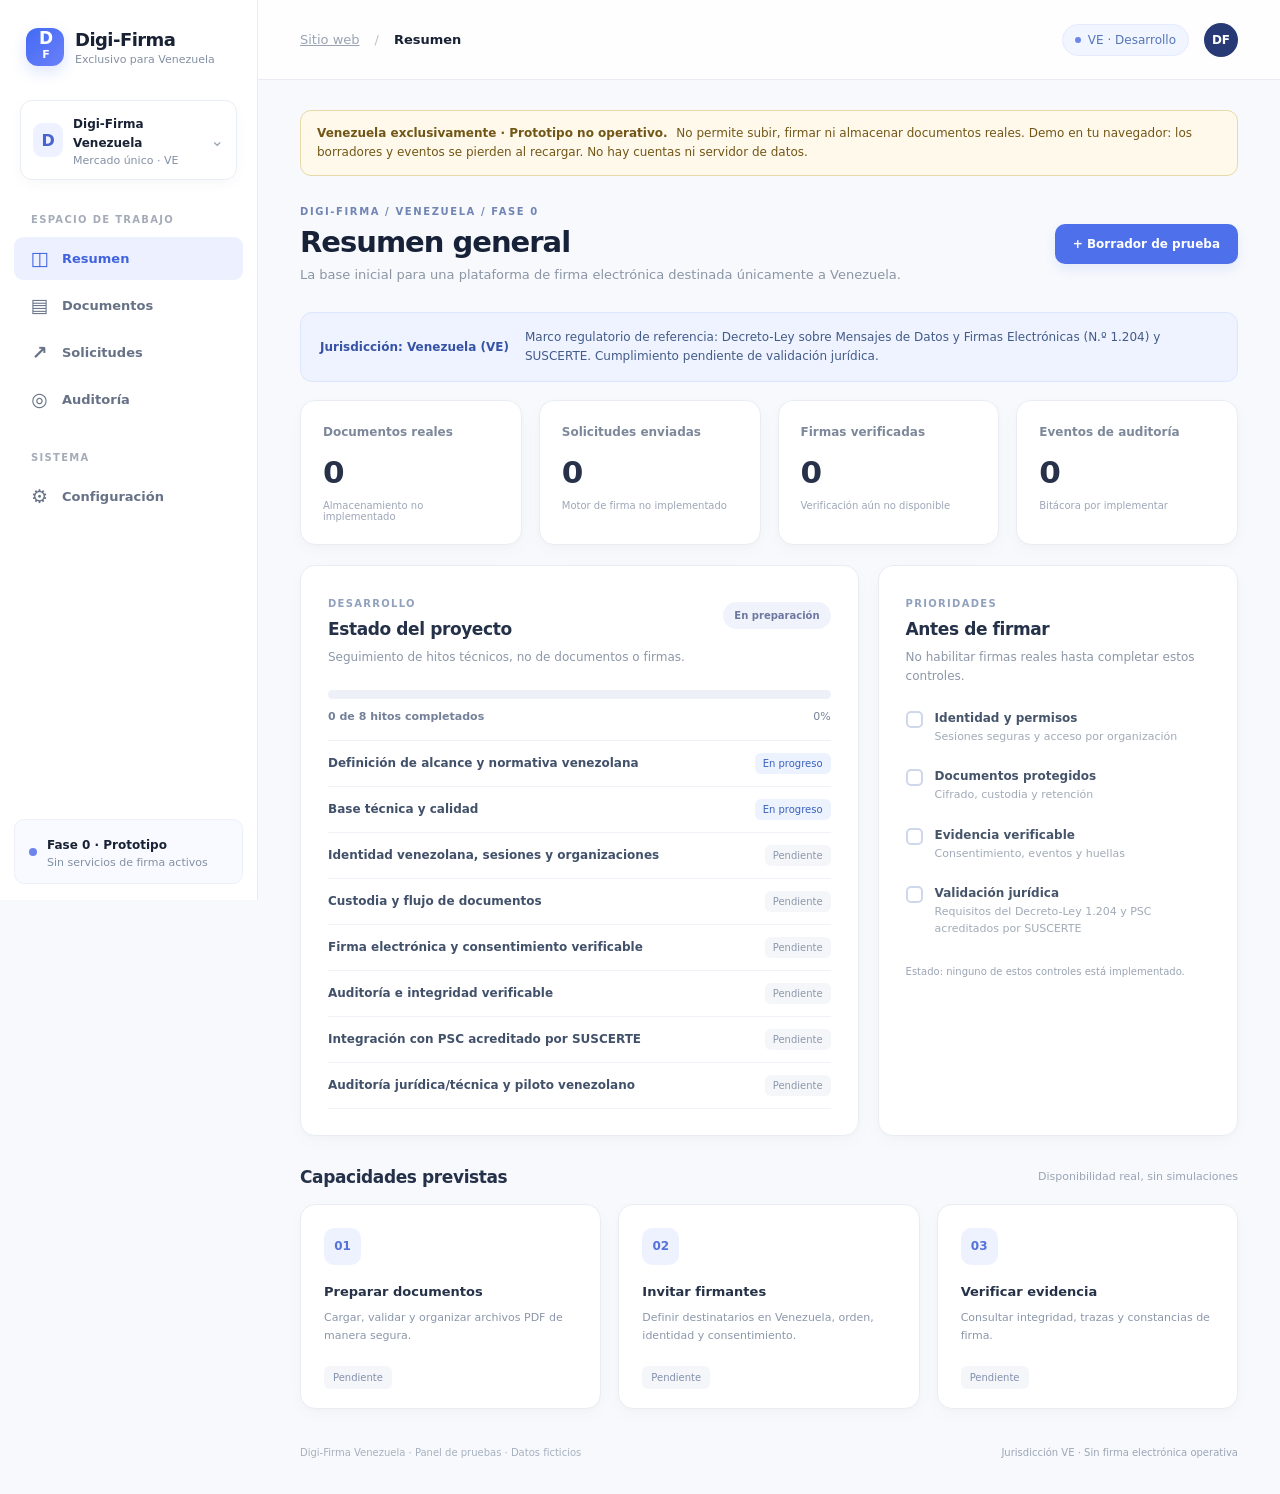
==== commit 2545bb12: "Publish browser demo panel from ad69414" ====
--- a/app/index.html
+++ b/app/index.html
@@ -1,26 +1,130 @@
 <!doctype html>
-<html lang="es-VE">
+<html lang="es-VE" data-demo-mode="browser">
 <head>
   <meta charset="utf-8">
   <meta name="viewport" content="width=device-width, initial-scale=1">
+  <meta name="description" content="Digi-Firma Venezuela: panel de demostración de herramientas locales para uso exclusivo en Venezuela.">
   <meta name="robots" content="noindex,nofollow,noarchive">
-  <meta name="description" content="Acceso a Digi-Firma Venezuela. Plataforma en desarrollo; aún no disponible para operar firmas electrónicas.">
-  <meta http-equiv="Content-Security-Policy" content="default-src 'self'; style-src 'self'; script-src 'none'; object-src 'none'; base-uri 'none'; frame-ancestors 'none'; form-action 'none'">
-  <title>Acceso a la plataforma · Digi-Firma Venezuela</title>
-  <link rel="stylesheet" href="../assets/site.css">
+  <meta http-equiv="Content-Security-Policy" content="default-src 'self'; connect-src 'none'; script-src 'self'; style-src 'self'; img-src 'self' data:; object-src 'none'; base-uri 'none'; form-action 'none'">
+  <title>Digi-Firma Venezuela · Panel de pruebas</title>
+  <link rel="stylesheet" href="../assets/app.css">
+  <script type="module" src="../assets/app.js"></script>
 </head>
 <body>
-  <header class="header"><div class="wrap nav">
-    <a class="brand" href="../"><span class="brand-symbol" aria-hidden="true"><span>DF</span></span><span>Digi-Firma<small>VENEZUELA</small></span></a>
-    <a href="../" class="button button-plain">Volver al sitio</a>
-  </div></header>
-  <main id="principal" class="wrap public-access" aria-labelledby="access-title">
-    <span class="section-kicker">ACCESO A DIGI-FIRMA VENEZUELA</span>
-    <h1 id="access-title">La plataforma para clientes está en preparación.</h1>
-    <p>El registro, inicio de sesión y firma de documentos todavía no están habilitados. Estamos implementando identidad verificable, permisos de acceso, custodia privada de PDFs y validación jurídica venezolana.</p>
-    <div class="status-pill"><i></i> Sin recepción de documentos ni datos personales</div>
-    <p>Cuando el servicio esté operativo, este será el acceso de los usuarios autorizados. No introduzcas datos de identidad ni archivos en demostraciones no verificadas.</p>
-    <a href="../" class="button button-primary">Volver al sitio principal</a>
+<div class="shell">
+  <aside class="sidebar" id="sidebar" aria-label="Navegación principal">
+    <div class="logo-row"><span class="logo-mark" aria-hidden="true">D<span>F</span></span><div><strong>Digi-Firma</strong><small>Exclusivo para Venezuela</small></div></div>
+    <div class="workspace"><span class="workspace-icon" aria-hidden="true">D</span><span><strong>Digi-Firma Venezuela</strong><small>Mercado único · VE</small></span><span class="chevron" aria-hidden="true">⌄</span></div>
+    <div class="nav-heading">ESPACIO DE TRABAJO</div>
+    <nav class="navigation" aria-label="Módulos">
+      <button type="button" data-view="resumen" aria-current="page"><span aria-hidden="true">◫</span> Resumen</button>
+      <button type="button" data-view="documentos"><span aria-hidden="true">▤</span> Documentos</button>
+      <button type="button" data-view="solicitudes"><span aria-hidden="true">↗</span> Solicitudes</button>
+      <button type="button" data-view="auditoria"><span aria-hidden="true">◎</span> Auditoría</button>
+    </nav>
+    <div class="nav-heading second">SISTEMA</div>
+    <nav class="navigation" aria-label="Sistema"><button type="button" data-view="configuracion"><span aria-hidden="true">⚙</span> Configuración</button></nav>
+    <div class="sidebar-bottom"><span class="sidebar-status-dot"></span><div><strong>Fase 0 · Prototipo</strong><small>Sin servicios de firma activos</small></div></div>
+  </aside>
+
+  <main class="content">
+    <header class="topbar">
+      <div class="topbar-left"><button id="menu-toggle" class="menu-toggle" aria-controls="sidebar" aria-expanded="false" aria-label="Abrir navegación">☰</button><a class="breadcrumb" href="../" aria-label="Volver al sitio web">Sitio web</a><span class="slash">/</span><strong id="crumb-title">Resumen</strong></div>
+      <div class="topbar-right"><span class="environment-pill"><span class="tiny-dot"></span> VE · Desarrollo</span><div class="avatar" title="Entorno de demostración" aria-label="Prototipo sin sesión">DF</div></div>
+    </header>
+
+    <div class="main-inner">
+      <div class="notice" role="status"><strong>Venezuela exclusivamente · Prototipo no operativo.</strong> No permite subir, firmar ni almacenar documentos reales. Demo en tu navegador: los borradores y eventos se pierden al recargar. No hay cuentas ni servidor de datos.</div>
+      <div class="page-heading"><div><p class="eyebrow">DIGI-FIRMA / VENEZUELA / FASE 0</p><h1 id="page-title">Resumen general</h1><p id="page-summary">La base inicial de una plataforma de firma electrónica enfocada exclusivamente en Venezuela.</p></div><button type="button" class="primary-action" data-view="solicitudes">+ Borrador de prueba</button></div>
+
+      <section class="view" id="view-resumen" aria-label="Resumen general">
+        <div class="jurisdiction-info" role="note"><strong>Jurisdicción: Venezuela (VE)</strong><span>Marco regulatorio de referencia: Decreto-Ley sobre Mensajes de Datos y Firmas Electrónicas (N.º 1.204) y SUSCERTE. Cumplimiento pendiente de validación jurídica.</span></div>
+        <div class="metric-grid">
+          <article class="metric"><p>Documentos reales</p><strong>0</strong><small>Almacenamiento no implementado</small></article>
+          <article class="metric"><p>Solicitudes enviadas</p><strong>0</strong><small>Motor de firma no implementado</small></article>
+          <article class="metric"><p>Firmas verificadas</p><strong>0</strong><small>Verificación aún no disponible</small></article>
+          <article class="metric"><p>Eventos de auditoría</p><strong>0</strong><small>Bitácora por implementar</small></article>
+        </div>
+
+        <div class="dashboard-grid">
+          <article class="panel wide">
+            <div class="panel-head"><div><span class="section-kicker">DESARROLLO</span><h2>Estado del proyecto</h2></div><span class="tag">En preparación</span></div>
+            <p class="panel-description">Seguimiento de hitos técnicos, no de documentos o firmas.</p>
+            <div class="progress-track" role="progressbar" aria-label="Hitos completados" aria-valuemin="0" aria-valuemax="100" aria-valuenow="0"><div id="progress-fill"></div></div>
+            <div class="progress-legend"><strong id="progress-copy">0 de 0 hitos completados</strong><span id="progress-pct">0%</span></div>
+            <ol class="milestone-list" id="milestone-list"></ol>
+          </article>
+          <article class="panel right-panel">
+            <div class="panel-head"><div><span class="section-kicker">PRIORIDADES</span><h2>Antes de firmar</h2></div></div>
+            <p class="panel-description">No habilitar firmas reales hasta completar estos controles.</p>
+            <div class="checklist"><div><span class="check empty" aria-hidden="true"></span><span><strong>Identidad y permisos</strong><small>Sesiones seguras y acceso por organización</small></span></div><div><span class="check empty" aria-hidden="true"></span><span><strong>Documentos protegidos</strong><small>Cifrado, custodia y retención</small></span></div><div><span class="check empty" aria-hidden="true"></span><span><strong>Evidencia verificable</strong><small>Consentimiento, eventos y huellas</small></span></div><div><span class="check empty" aria-hidden="true"></span><span><strong>Validación jurídica</strong><small>Requisitos del Decreto-Ley 1.204 y PSC acreditados por SUSCERTE</small></span></div></div>
+            <p class="footnote">Estado: ninguno de estos controles está implementado.</p>
+          </article>
+        </div>
+        <div class="section-row"><h2>Capacidades previstas</h2><span>Disponibilidad real, sin simulaciones</span></div>
+        <div class="feature-grid"><article class="feature"><div class="feature-icon">01</div><h3>Preparar documentos</h3><p>Cargar, validar y organizar archivos PDF de manera segura.</p><span class="soft-label">Pendiente</span></article><article class="feature"><div class="feature-icon">02</div><h3>Invitar firmantes</h3><p>Definir destinatarios en Venezuela, orden, identidad y consentimiento.</p><span class="soft-label">Pendiente</span></article><article class="feature"><div class="feature-icon">03</div><h3>Verificar evidencia</h3><p>Consultar integridad, trazas y constancias de firma.</p><span class="soft-label">Pendiente</span></article></div>
+      </section>
+
+      <section class="view" id="view-documentos" aria-label="Documentos" hidden>
+      <article class="panel demo-panel">
+        <div class="panel-head"><div><span class="section-kicker">INTEGRIDAD LOCAL · SIN ENVÍO</span><h2>Huella SHA-256 de un PDF</h2></div><span class="tag">Solo en el navegador</span></div>
+        <p class="panel-description">Calcula la huella de un PDF de hasta 20 MiB, sin subirlo, almacenarlo o enviarlo. La coincidencia de huellas NO valida la autoría, ni convierte un documento en firmado o certificado.</p>
+        <div class="demo-form hash-form">
+          <label for="pdf-local">PDF local</label>
+          <input type="file" id="pdf-local" accept=".pdf,application/pdf">
+          <button type="button" id="pdf-hash" disabled>Calcular huella</button>
+        </div>
+        <p id="hash-status" role="status" aria-live="polite" class="demo-feedback">Selecciona un archivo para comenzar.</p>
+        <div class="hash-display"><label for="hash-result">SHA-256 calculado</label><output id="hash-result">Sin cálculo</output></div>
+        <div class="demo-form hash-form">
+          <label for="hash-expected">SHA-256 esperado (opcional)</label>
+          <input id="hash-expected" type="text" inputmode="text" maxlength="64" autocomplete="off" spellcheck="false" placeholder="64 caracteres hexadecimales">
+          <button type="button" id="hash-compare" disabled>Comparar</button>
+        </div>
+        <p id="hash-compare-status" class="demo-feedback" role="status" aria-live="polite">Compara huellas, no firmas electrónicas.</p>
+      </article>
+    </section>
+      <section class="view" id="view-solicitudes" aria-label="Solicitudes" hidden>
+        <article class="panel demo-panel">
+          <div class="panel-head"><div><span class="section-kicker">SOLO DATOS SINTÉTICOS</span><h2>Simulación de solicitudes en el navegador</h2></div><span class="tag">Sin firmas ni documentos reales</span></div>
+          <p class="panel-description">Ensaya la preparación y cancelación de borradores con plantillas ficticias. No identifica personas, no envía mensajes, no firma documentos ni guarda información al recargar la página.</p>
+          <div class="demo-form">
+            <label for="demo-template">Plantilla ficticia</label>
+            <select id="demo-template" disabled><option value="acuerdo-demo">Acuerdo simulado de servicios</option><option value="solicitud-demo">Solicitud administrativa ficticia</option></select>
+            <button type="button" id="demo-create" disabled>Crear borrador de prueba</button>
+          </div>
+          <p id="demo-feedback" class="demo-feedback" role="status" aria-live="polite">Iniciando simulación en tu navegador…</p>
+          <div class="panel-head"><h2>Borradores de prueba</h2><span id="demo-count" class="tag">0</span></div>
+          <ol id="demo-drafts" class="demo-items"><li>Sin borradores de prueba.</li></ol>
+        </article>
+      </section>
+      <section class="view" id="view-auditoria" aria-label="Auditoría" hidden>
+        <article class="panel demo-panel">
+          <div class="panel-head"><div><span class="section-kicker">LABORATORIO · NO CERTIFICADO</span><h2>Historial de eventos simulados</h2></div><span id="demo-integrity" class="tag">Sin eventos</span></div>
+          <p class="panel-description">Este registro usa hashes SHA-256 enlazados solo para demostrar detección de cambios en memoria. No es auditoría inmutable, sello de tiempo confiable ni evidencia de firma electrónica.</p>
+          <ol id="demo-events" class="demo-items"><li>Sin eventos simulados.</li></ol>
+        </article>
+      </section>
+      <section class="view" id="view-configuracion" aria-label="Configuración" hidden>
+        <article class="panel demo-panel">
+          <div class="panel-head"><div><span class="section-kicker">FORMATO LOCAL · NO VERIFICACIÓN</span><h2>Identificación venezolana</h2></div><span class="tag">Sin enviar datos</span></div>
+          <p class="panel-description">Revisa únicamente la estructura básica de una cédula o RIF. No consulta SAIME ni SENIAT, no comprueba la existencia del documento, su dígito verificador, ni la identidad o representación legal. Puedes utilizar ejemplos ficticios; no ingreses datos personales reales en este entorno de pruebas.</p>
+          <div class="demo-form identity-form">
+            <label for="identity-type">Tipo</label>
+            <select id="identity-type"><option value="cedula">Cédula de identidad</option><option value="rif">RIF</option></select>
+            <label for="identity-value">Ejemplo de formato</label>
+            <input id="identity-value" type="text" maxlength="20" autocomplete="off" autocapitalize="characters" spellcheck="false" placeholder="V-1234567">
+            <button type="button" id="identity-check">Revisar formato</button>
+          </div>
+          <p id="identity-status" class="demo-feedback" role="status" aria-live="polite">La información se procesa en el navegador y no se guarda.</p>
+          <div class="divider-soft"></div>
+          <div class="panel-head"><h2>Administración de organizaciones</h2><span class="tag">Pendiente</span></div>
+          <p class="panel-description">Registro, inicio de sesión, verificación de identidad, facultades de representación, roles y permisos requieren backend y revisión jurídica antes de habilitarse.</p>
+        </article>
+      </section>
+      <footer class="footer">Digi-Firma Venezuela · Panel de pruebas · Datos ficticios <span>Jurisdicción VE · Sin firma electrónica operativa</span></footer>
+    </div>
   </main>
-  <footer class="footer"><div class="wrap footer-bottom"><span>Digi-Firma Venezuela · Producto en desarrollo</span><span>Sin servicio de firma electrónica operativo</span></div></footer>
-</body></html>+</div>
+</body>
+</html>
--- a/assets/app.css
+++ b/assets/app.css
@@ -0,0 +1,29 @@
+:root{font-family:Inter,ui-sans-serif,system-ui,-apple-system,BlinkMacSystemFont,"Segoe UI",sans-serif;color:#192234;background:#f7f9fc;font-synthesis:none;-webkit-font-smoothing:antialiased}*{box-sizing:border-box}body{margin:0}button{font:inherit}button:focus-visible{outline:3px solid #7798ff;outline-offset:3px}[hidden]{display:none!important}.shell{min-height:100vh;display:grid;grid-template-columns:258px minmax(0,1fr)}.sidebar{background:#fff;border-right:1px solid #e8ebf0;padding:28px 14px 16px;display:flex;flex-direction:column;min-height:100vh;position:sticky;top:0;height:100vh}.logo-row{display:flex;align-items:center;gap:11px;margin:0 12px 34px}.logo-row strong{font-size:18px;letter-spacing:-.55px}.logo-row small,.workspace small,.sidebar-bottom small{display:block;color:#8290a3;font-size:11px;margin-top:3px}.logo-mark{width:38px;height:38px;border-radius:12px;display:grid;place-items:center;background:linear-gradient(135deg,#426af5,#6b80f9);color:#fff;font-size:17px;font-weight:800;letter-spacing:-2px;box-shadow:0 6px 15px #385ff229}.logo-mark span{font-size:11px;align-self:end;margin-bottom:9px}.workspace{padding:12px;display:flex;align-items:center;gap:10px;border:1px solid #e8edf6;border-radius:12px;box-shadow:0 4px 14px #152f5a08;margin:0 6px 34px}.workspace-icon{width:34px;height:34px;display:grid;place-items:center;background:#eef1ff;border-radius:9px;color:#4962d0;font-weight:800}.workspace strong{font-size:12px}.workspace .chevron{margin-left:auto;color:#9aa6b4}.nav-heading{color:#a5acb9;font-size:10px;font-weight:800;letter-spacing:1.3px;padding:0 17px;margin-bottom:12px}.nav-heading.second{margin-top:31px}.navigation{display:grid;gap:4px}.navigation button{cursor:pointer;background:transparent;border:0;border-radius:9px;padding:12px 15px;text-align:left;color:#677287;font-size:13px;font-weight:600;display:flex;align-items:center;gap:12px}.navigation button>span{font-size:19px;line-height:1;width:21px;text-align:center}.navigation button:hover{background:#f4f6fb;color:#1c2d4b}.navigation button[aria-current=page]{background:#edf1ff;color:#4164dd}.sidebar-bottom{display:flex;align-items:center;gap:10px;background:#f8faff;border:1px solid #edf0f8;border-radius:10px;padding:14px;margin-top:auto}.sidebar-bottom strong{font-size:12px}.sidebar-status-dot,.tiny-dot{width:8px;height:8px;background:#6d86ec;border-radius:50%;flex:0 0 auto}.content{min-width:0}.topbar{height:80px;background:rgba(255,255,255,.84);border-bottom:1px solid #e9ecf2;display:flex;align-items:center;justify-content:space-between;padding:0 42px}.topbar-left,.topbar-right{display:flex;align-items:center;gap:15px;font-size:13px}.breadcrumb{color:#9aa3b3}.slash{color:#bbc3cf}.topbar-left strong{font-weight:650}.environment-pill{font-size:12px;color:#5575b8;background:#f1f5ff;border:1px solid #e5ebff;padding:8px 12px;border-radius:22px;display:flex;align-items:center;gap:7px}.tiny-dot{width:6px;height:6px}.avatar{height:34px;width:34px;border-radius:50%;display:grid;place-items:center;color:#fff;background:#273a76;font-size:12px;font-weight:700}.menu-toggle{display:none;background:none;border:0;cursor:pointer;color:#253754;font-size:24px}.main-inner{max-width:1450px;margin:auto;padding:30px 42px 16px}.notice{padding:13px 16px;border:1px solid #e8d9aa;border-radius:11px;background:#fff9eb;color:#725616;font-size:12px;line-height:1.6;margin-bottom:30px}.notice strong{margin-right:5px}.page-heading{display:flex;justify-content:space-between;align-items:center;gap:24px;margin-bottom:30px}.eyebrow{font-size:10px;color:#7185b5;letter-spacing:1.6px;font-weight:800;margin:0 0 8px}.page-heading h1{font-size:29px;font-weight:760;letter-spacing:-1px;margin:0 0 8px;color:#172238}.page-heading p:last-child{font-size:13px;color:#8b95a5;margin:0}.primary-action{border:0;border-radius:10px;background:#4f70eb;color:#fff;padding:13px 18px;font-size:12px;font-weight:700;white-space:nowrap;box-shadow:0 6px 12px #4670ef1a}.primary-action:disabled{cursor:not-allowed;background:#b6c2e5;box-shadow:none}.button-lock{font-size:10px;opacity:.85;margin-left:4px}.metric-grid{display:grid;grid-template-columns:repeat(4,minmax(0,1fr));gap:17px}.metric,.panel,.feature,.empty-state{background:#fff;border:1px solid #e9edf3;border-radius:15px;box-shadow:0 6px 20px #25375306,0 2px 5px #25375304}.metric{padding:24px 22px 22px}.metric p{font-size:12px;font-weight:650;color:#7d889a;margin:0 0 18px}.metric strong{display:block;color:#27324a;letter-spacing:-1px;font-size:31px;line-height:1}.metric small{display:block;margin-top:12px;font-size:10px;color:#9da7b8}.dashboard-grid{display:grid;grid-template-columns:minmax(0,1.55fr) minmax(270px,1fr);gap:19px;margin-top:20px}.panel{padding:26px 27px}.panel-head{display:flex;justify-content:space-between;align-items:center;gap:12px}.section-kicker{font-size:10px;color:#91a1bd;letter-spacing:1.3px;font-weight:800}.panel h2,.section-row h2{font-size:17px;color:#243149;letter-spacing:-.4px;margin:8px 0 0}.panel-description{font-size:12px;color:#8c97a7;line-height:1.6;margin:9px 0 23px}.tag{font-size:10px;font-weight:750;color:#6d78a0;background:#f1f3fc;border-radius:20px;padding:8px 11px;white-space:nowrap}.progress-track{height:9px;background:#edf0f7;overflow:hidden;border-radius:20px}.progress-track>div{width:0;height:100%;background:#5374ed;border-radius:20px;transition:width .3s}.progress-legend{display:flex;justify-content:space-between;margin:11px 0 17px;font-size:11px;color:#738098}.progress-legend strong{font-weight:600}.milestone-list{margin:0;padding:0;list-style:none;border-top:1px solid #eef0f5}.milestone-list li{padding:12px 0;display:flex;justify-content:space-between;align-items:center;gap:9px;font-size:12px;border-bottom:1px solid #f0f2f7}.milestone-list li span:first-child{color:#42516a;font-weight:600}.status-chip{font-size:10px;color:#8d98aa;background:#f4f6f9;padding:5px 8px;border-radius:6px;white-space:nowrap}.status-chip.active{color:#3862bd;background:#edf2ff}.status-chip.done{color:#196f50;background:#e7f8f0}.checklist{display:grid;gap:24px;margin-top:25px}.checklist>div{display:flex;align-items:flex-start;gap:12px}.check{width:17px;height:17px;flex:none;border:2px solid #cfd8ea;border-radius:5px}.checklist strong{display:block;font-size:12px;color:#46546a}.checklist small{display:block;font-size:11px;line-height:1.5;color:#a1aab7;margin-top:4px}.footnote{font-size:10px;color:#9aa4b4;margin:29px 0 0}.section-row{margin:31px 0 17px;display:flex;justify-content:space-between;align-items:center}.section-row h2{margin:0}.section-row span{font-size:11px;color:#9aa5b5}.feature-grid{display:grid;grid-template-columns:repeat(3,minmax(0,1fr));gap:17px}.feature{padding:23px}.feature-icon{width:37px;height:37px;display:grid;place-items:center;background:#eef2ff;border-radius:10px;color:#5573d9;font-size:12px;font-weight:800;margin-bottom:19px}.feature h3{font-size:13px;color:#263248;margin:0 0 10px}.feature p{font-size:11px;line-height:1.65;color:#8b97aa;min-height:38px;margin:0 0 19px}.soft-label{font-size:10px;color:#8390ad;background:#f4f6fa;padding:6px 9px;border-radius:6px}.empty-state{min-height:360px;display:flex;align-items:center;justify-content:center;flex-direction:column;text-align:center;padding:48px 30px}.empty-symbol{width:64px;height:64px;display:grid;place-items:center;background:#edf2ff;color:#5870db;border-radius:20px;font-size:28px}.empty-state h2{font-size:20px;margin:20px 0 6px}.empty-state p{max-width:490px;font-size:13px;line-height:1.7;color:#8290a3}.empty-state .tag{margin-top:10px}.footer{display:flex;justify-content:space-between;gap:8px;font-size:10px;color:#a7b0bf;padding:38px 0 20px}.footer span{color:#9ca6b7}@media(max-width:1120px){.metric-grid{grid-template-columns:repeat(2,1fr)}.dashboard-grid{grid-template-columns:1fr}.main-inner{padding:28px}.topbar{padding:0 28px}}@media(max-width:760px){.shell{display:block}.sidebar{position:fixed;z-index:9;left:0;top:0;width:258px;transform:translateX(-110%);transition:transform .2s;box-shadow:10px 0 25px #27375312}body[data-menu-open=true] .sidebar{transform:translateX(0)}.menu-toggle{display:block}.topbar{height:66px;padding:0 20px}.main-inner{padding:20px}.page-heading{align-items:flex-start;flex-direction:column}.metric-grid{gap:10px}.metric{padding:18px}.feature-grid{grid-template-columns:1fr}.footer{flex-direction:column}.environment-pill{font-size:10px}.breadcrumb,.slash{display:none}}@media(max-width:400px){.metric-grid{grid-template-columns:1fr}.panel{padding:20px}.page-heading h1{font-size:25px}}
+
+/* Laboratorio local de flujo de solicitudes sintéticas */
+.jurisdiction-info{display:flex;align-items:center;gap:16px;background:#eef3ff;border:1px solid #dce6ff;color:#435b88;padding:15px 19px;border-radius:12px;font-size:12px;line-height:1.55;margin-bottom:18px}
+.jurisdiction-info strong{white-space:nowrap;color:#3652a5}
+.demo-panel{max-width:1050px;margin:auto}
+.demo-form{display:flex;gap:12px;flex-wrap:wrap;align-items:center;margin:16px 0 26px;padding:16px;border:1px solid #e7ebf5;border-radius:12px;background:#fafbff}
+.demo-form label{font-size:12px;color:#54647c;font-weight:650}
+.demo-form select{flex:1;min-width:200px;padding:10px;border:1px solid #d8dfee;border-radius:8px;background:#fff;color:#243852}
+.demo-form button,.demo-items button{border:none;border-radius:8px;background:#536cdd;color:white;padding:10px 13px;font-size:12px;font-weight:700;cursor:pointer}
+.demo-form button:disabled,.demo-items button:disabled{background:#aeb8cb;cursor:not-allowed}
+.demo-feedback{font-size:12px;line-height:1.5;color:#677e9a;min-height:18px}
+.demo-feedback[data-level=error]{color:#a43434}
+.demo-items{list-style:none;margin:15px 0 0;padding:0;display:grid;gap:9px}
+.demo-items li{padding:15px;border:1px solid #e9edf6;border-radius:10px;display:flex;flex-wrap:wrap;justify-content:space-between;align-items:center;gap:12px;font-size:12px}
+.demo-items strong{display:block;font-weight:700;color:#2b3c55}
+.demo-items small{display:block;color:#7e90a8;margin-top:4px}
+.demo-items button{background:#f1f4fe;color:#4963c6}
+@media(max-width:760px){.jurisdiction-info{flex-direction:column;align-items:flex-start}.demo-form{align-items:stretch;flex-direction:column}.demo-form select{min-width:0}}
+
+.hash-form{margin:14px 0}.hash-form input[type=file]{flex:1;min-width:0;font-size:12px;color:#405370}
+.hash-form input[type=text]{flex:1;min-width:210px;max-width:560px;padding:10px 12px;border:1px solid #dae1ef;border-radius:8px}
+.hash-display{background:#f8faff;border:1px solid #e6ecf9;border-radius:10px;padding:18px;margin:18px 0}
+.hash-display label{display:block;color:#677991;font-size:11px;font-weight:700;margin-bottom:10px}
+.hash-display output{font-family:ui-monospace,SFMono-Regular,Menlo,monospace;color:#24418a;font-size:12px;overflow-wrap:anywhere;user-select:all;line-height:1.7}
+
+.identity-form input[type=text]{flex:1;min-width:160px;padding:10px 12px;border:1px solid #dbe2ed;border-radius:8px}
+.identity-form select{min-width:150px;flex:0 1 185px}
+.divider-soft{height:1px;background:#edf0f7;margin:30px 0 20px}
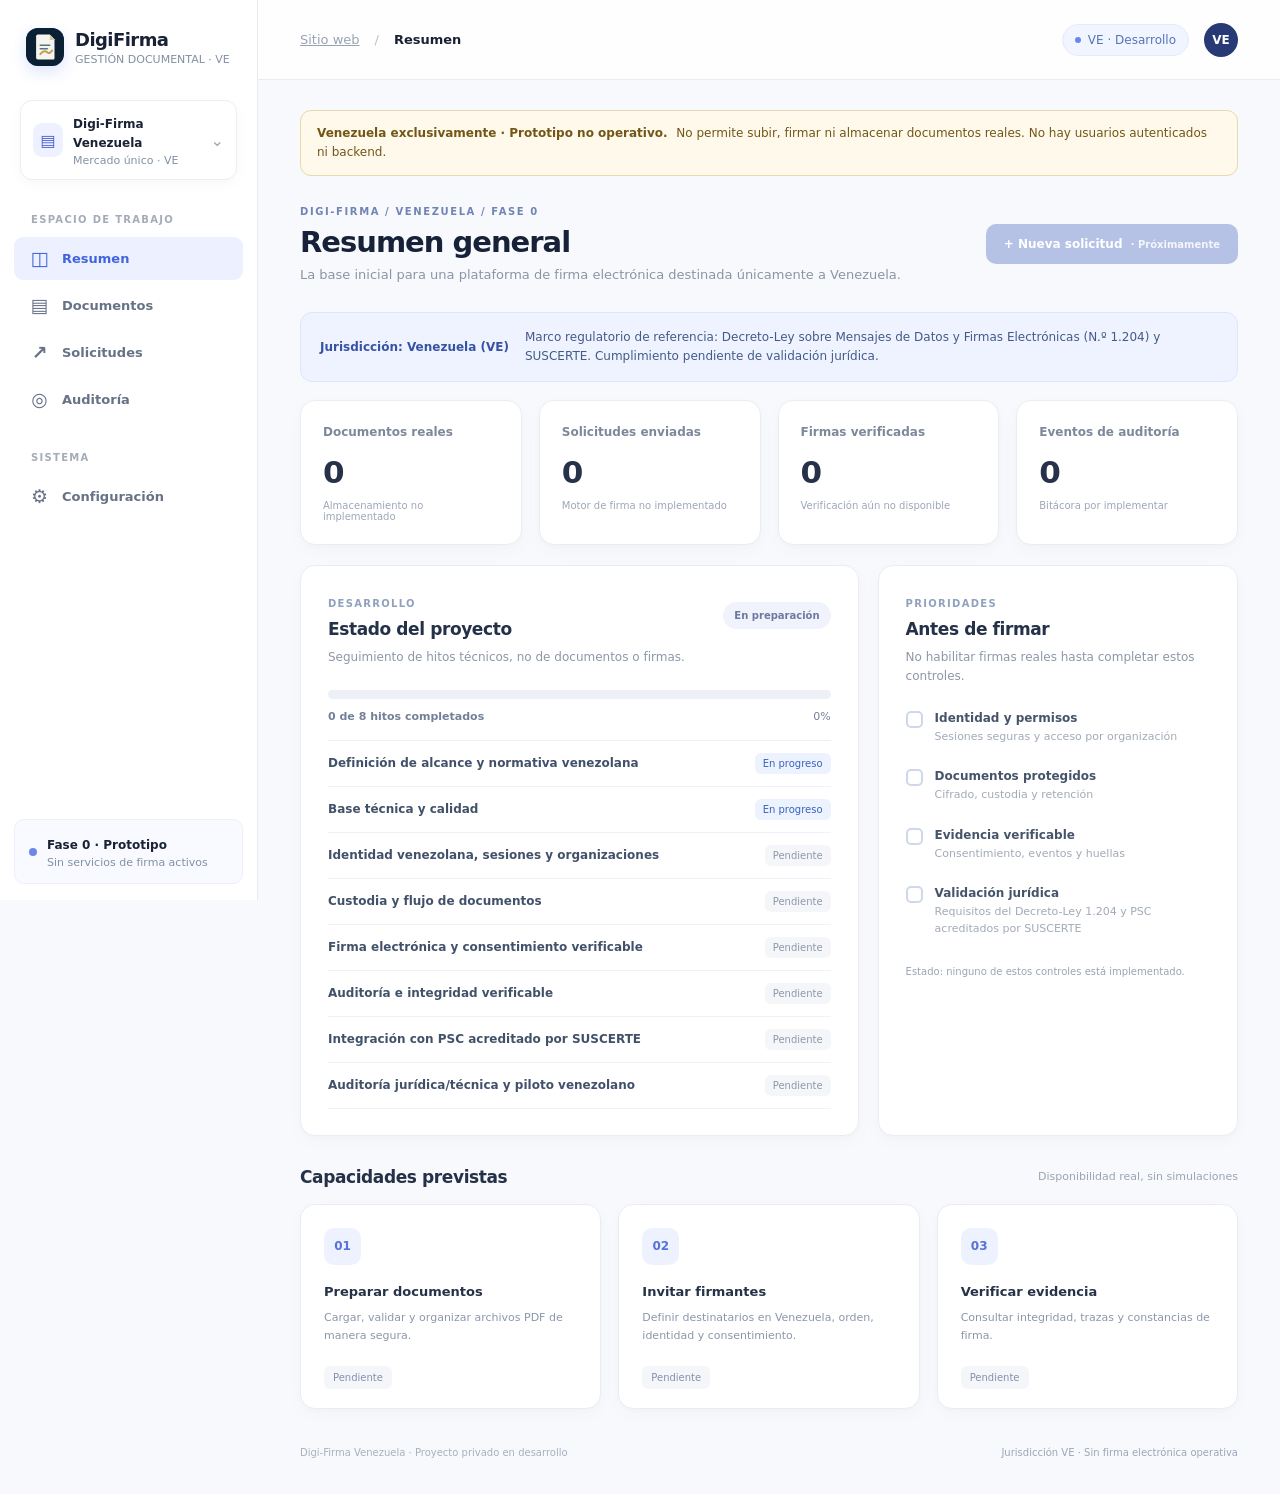
==== commit 3e32c545: "feat(brand): apply DigiFirma identity across app, registration and public build" ====
--- a/app/index.html
+++ b/app/index.html
@@ -1,20 +1,21 @@
 <!doctype html>
-<html lang="es-VE" data-demo-mode="browser">
+<html lang="es-VE">
 <head>
   <meta charset="utf-8">
   <meta name="viewport" content="width=device-width, initial-scale=1">
-  <meta name="description" content="Digi-Firma Venezuela: panel de demostración de herramientas locales para uso exclusivo en Venezuela.">
+  <meta name="description" content="Digi-Firma Venezuela: prototipo privado de gestión de firmas electrónicas para uso exclusivo en Venezuela.">
   <meta name="robots" content="noindex,nofollow,noarchive">
-  <meta http-equiv="Content-Security-Policy" content="default-src 'self'; connect-src 'none'; script-src 'self'; style-src 'self'; img-src 'self' data:; object-src 'none'; base-uri 'none'; form-action 'none'">
-  <title>Digi-Firma Venezuela · Panel de pruebas</title>
+  <meta http-equiv="Content-Security-Policy" content="default-src 'self'; script-src 'self'; style-src 'self'; img-src 'self' data:; object-src 'none'; base-uri 'none'; form-action 'none'">
+  <title>Digi-Firma Venezuela · Entorno de desarrollo</title>
+  <link rel="icon" type="image/svg+xml" href="../assets/brand/digifirma-mark.svg">
   <link rel="stylesheet" href="../assets/app.css">
   <script type="module" src="../assets/app.js"></script>
 </head>
 <body>
 <div class="shell">
   <aside class="sidebar" id="sidebar" aria-label="Navegación principal">
-    <div class="logo-row"><span class="logo-mark" aria-hidden="true">D<span>F</span></span><div><strong>Digi-Firma</strong><small>Exclusivo para Venezuela</small></div></div>
-    <div class="workspace"><span class="workspace-icon" aria-hidden="true">D</span><span><strong>Digi-Firma Venezuela</strong><small>Mercado único · VE</small></span><span class="chevron" aria-hidden="true">⌄</span></div>
+    <div class="logo-row"><img class="logo-mark brand-logo-mark" src="../assets/brand/digifirma-mark.svg" width="40" height="40" alt=""><div><strong>DigiFirma</strong><small>GESTIÓN DOCUMENTAL · VE</small></div></div>
+    <div class="workspace"><span class="workspace-icon" aria-hidden="true">▤</span><span><strong>Digi-Firma Venezuela</strong><small>Mercado único · VE</small></span><span class="chevron" aria-hidden="true">⌄</span></div>
     <div class="nav-heading">ESPACIO DE TRABAJO</div>
     <nav class="navigation" aria-label="Módulos">
       <button type="button" data-view="resumen" aria-current="page"><span aria-hidden="true">◫</span> Resumen</button>
@@ -30,12 +31,12 @@
   <main class="content">
     <header class="topbar">
       <div class="topbar-left"><button id="menu-toggle" class="menu-toggle" aria-controls="sidebar" aria-expanded="false" aria-label="Abrir navegación">☰</button><a class="breadcrumb" href="../" aria-label="Volver al sitio web">Sitio web</a><span class="slash">/</span><strong id="crumb-title">Resumen</strong></div>
-      <div class="topbar-right"><span class="environment-pill"><span class="tiny-dot"></span> VE · Desarrollo</span><div class="avatar" title="Entorno de demostración" aria-label="Prototipo sin sesión">DF</div></div>
+      <div class="topbar-right"><span class="environment-pill"><span class="tiny-dot"></span> VE · Desarrollo</span><div class="avatar" title="Entorno de demostración" aria-label="Prototipo sin sesión">VE</div></div>
     </header>
 
     <div class="main-inner">
-      <div class="notice" role="status"><strong>Venezuela exclusivamente · Prototipo no operativo.</strong> No permite subir, firmar ni almacenar documentos reales. Demo en tu navegador: los borradores y eventos se pierden al recargar. No hay cuentas ni servidor de datos.</div>
-      <div class="page-heading"><div><p class="eyebrow">DIGI-FIRMA / VENEZUELA / FASE 0</p><h1 id="page-title">Resumen general</h1><p id="page-summary">La base inicial de una plataforma de firma electrónica enfocada exclusivamente en Venezuela.</p></div><button type="button" class="primary-action" data-view="solicitudes">+ Borrador de prueba</button></div>
+      <div class="notice" role="status"><strong>Venezuela exclusivamente · Prototipo no operativo.</strong> No permite subir, firmar ni almacenar documentos reales. No hay usuarios autenticados ni backend.</div>
+      <div class="page-heading"><div><p class="eyebrow">DIGI-FIRMA / VENEZUELA / FASE 0</p><h1 id="page-title">Resumen general</h1><p id="page-summary">La base inicial de una plataforma de firma electrónica enfocada exclusivamente en Venezuela.</p></div><button type="button" class="primary-action" disabled title="Se habilitará cuando exista backend, autenticación y seguridad">+ Nueva solicitud <span class="button-lock" aria-hidden="true">· Próximamente</span></button></div>
 
       <section class="view" id="view-resumen" aria-label="Resumen general">
         <div class="jurisdiction-info" role="note"><strong>Jurisdicción: Venezuela (VE)</strong><span>Marco regulatorio de referencia: Decreto-Ley sobre Mensajes de Datos y Firmas Electrónicas (N.º 1.204) y SUSCERTE. Cumplimiento pendiente de validación jurídica.</span></div>
@@ -86,14 +87,14 @@
     </section>
       <section class="view" id="view-solicitudes" aria-label="Solicitudes" hidden>
         <article class="panel demo-panel">
-          <div class="panel-head"><div><span class="section-kicker">SOLO DATOS SINTÉTICOS</span><h2>Simulación de solicitudes en el navegador</h2></div><span class="tag">Sin firmas ni documentos reales</span></div>
-          <p class="panel-description">Ensaya la preparación y cancelación de borradores con plantillas ficticias. No identifica personas, no envía mensajes, no firma documentos ni guarda información al recargar la página.</p>
+          <div class="panel-head"><div><span class="section-kicker">SOLO DATOS SINTÉTICOS</span><h2>Laboratorio local de solicitudes</h2></div><span class="tag">Sin firmas ni documentos reales</span></div>
+          <p class="panel-description">Ensaya la preparación y cancelación de borradores con plantillas ficticias. No identifica personas, no envía mensajes, no firma documentos ni guarda información al cerrar el servidor.</p>
           <div class="demo-form">
             <label for="demo-template">Plantilla ficticia</label>
             <select id="demo-template" disabled><option value="acuerdo-demo">Acuerdo simulado de servicios</option><option value="solicitud-demo">Solicitud administrativa ficticia</option></select>
             <button type="button" id="demo-create" disabled>Crear borrador de prueba</button>
           </div>
-          <p id="demo-feedback" class="demo-feedback" role="status" aria-live="polite">Iniciando simulación en tu navegador…</p>
+          <p id="demo-feedback" class="demo-feedback" role="status" aria-live="polite">El laboratorio requiere el servidor local de demostración.</p>
           <div class="panel-head"><h2>Borradores de prueba</h2><span id="demo-count" class="tag">0</span></div>
           <ol id="demo-drafts" class="demo-items"><li>Sin borradores de prueba.</li></ol>
         </article>
@@ -122,7 +123,7 @@
           <p class="panel-description">Registro, inicio de sesión, verificación de identidad, facultades de representación, roles y permisos requieren backend y revisión jurídica antes de habilitarse.</p>
         </article>
       </section>
-      <footer class="footer">Digi-Firma Venezuela · Panel de pruebas · Datos ficticios <span>Jurisdicción VE · Sin firma electrónica operativa</span></footer>
+      <footer class="footer">Digi-Firma Venezuela · Proyecto privado en desarrollo <span>Jurisdicción VE · Sin firma electrónica operativa</span></footer>
     </div>
   </main>
 </div>
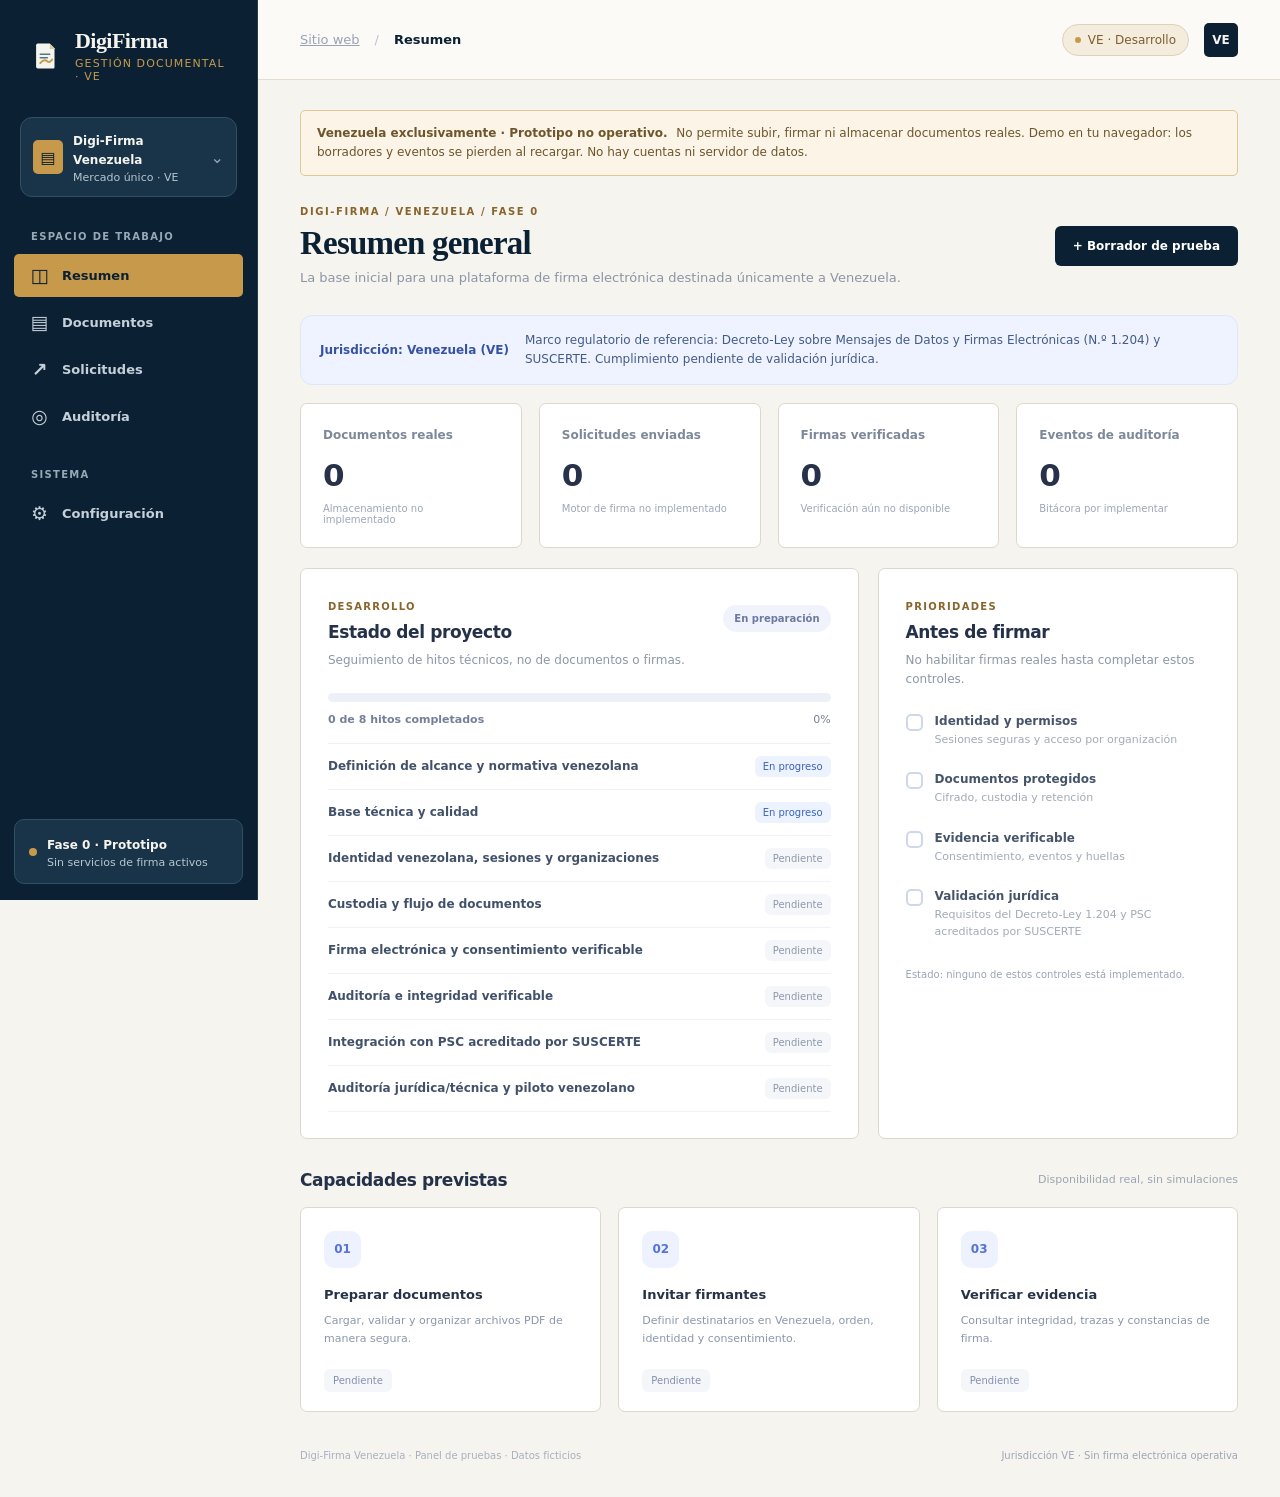
==== commit 210daef6: "feat(pages): stage branded DigiFirma landing and interactive demo, no deployment" ====
--- a/app/index.html
+++ b/app/index.html
@@ -1,12 +1,12 @@
 <!doctype html>
-<html lang="es-VE">
+<html lang="es-VE" data-demo-mode="browser">
 <head>
   <meta charset="utf-8">
   <meta name="viewport" content="width=device-width, initial-scale=1">
-  <meta name="description" content="Digi-Firma Venezuela: prototipo privado de gestión de firmas electrónicas para uso exclusivo en Venezuela.">
+  <meta name="description" content="Digi-Firma Venezuela: panel de demostración de herramientas locales para uso exclusivo en Venezuela.">
   <meta name="robots" content="noindex,nofollow,noarchive">
-  <meta http-equiv="Content-Security-Policy" content="default-src 'self'; script-src 'self'; style-src 'self'; img-src 'self' data:; object-src 'none'; base-uri 'none'; form-action 'none'">
-  <title>Digi-Firma Venezuela · Entorno de desarrollo</title>
+  <meta http-equiv="Content-Security-Policy" content="default-src 'self'; connect-src 'none'; script-src 'self'; style-src 'self'; img-src 'self' data:; object-src 'none'; base-uri 'none'; form-action 'none'">
+  <title>Digi-Firma Venezuela · Panel de pruebas</title>
   <link rel="icon" type="image/svg+xml" href="../assets/brand/digifirma-mark.svg">
   <link rel="stylesheet" href="../assets/app.css">
   <script type="module" src="../assets/app.js"></script>
@@ -35,8 +35,8 @@
     </header>
 
     <div class="main-inner">
-      <div class="notice" role="status"><strong>Venezuela exclusivamente · Prototipo no operativo.</strong> No permite subir, firmar ni almacenar documentos reales. No hay usuarios autenticados ni backend.</div>
-      <div class="page-heading"><div><p class="eyebrow">DIGI-FIRMA / VENEZUELA / FASE 0</p><h1 id="page-title">Resumen general</h1><p id="page-summary">La base inicial de una plataforma de firma electrónica enfocada exclusivamente en Venezuela.</p></div><button type="button" class="primary-action" disabled title="Se habilitará cuando exista backend, autenticación y seguridad">+ Nueva solicitud <span class="button-lock" aria-hidden="true">· Próximamente</span></button></div>
+      <div class="notice" role="status"><strong>Venezuela exclusivamente · Prototipo no operativo.</strong> No permite subir, firmar ni almacenar documentos reales. Demo en tu navegador: los borradores y eventos se pierden al recargar. No hay cuentas ni servidor de datos.</div>
+      <div class="page-heading"><div><p class="eyebrow">DIGI-FIRMA / VENEZUELA / FASE 0</p><h1 id="page-title">Resumen general</h1><p id="page-summary">La base inicial de una plataforma de firma electrónica enfocada exclusivamente en Venezuela.</p></div><button type="button" class="primary-action" data-view="solicitudes">+ Borrador de prueba</button></div>
 
       <section class="view" id="view-resumen" aria-label="Resumen general">
         <div class="jurisdiction-info" role="note"><strong>Jurisdicción: Venezuela (VE)</strong><span>Marco regulatorio de referencia: Decreto-Ley sobre Mensajes de Datos y Firmas Electrónicas (N.º 1.204) y SUSCERTE. Cumplimiento pendiente de validación jurídica.</span></div>
@@ -87,14 +87,14 @@
     </section>
       <section class="view" id="view-solicitudes" aria-label="Solicitudes" hidden>
         <article class="panel demo-panel">
-          <div class="panel-head"><div><span class="section-kicker">SOLO DATOS SINTÉTICOS</span><h2>Laboratorio local de solicitudes</h2></div><span class="tag">Sin firmas ni documentos reales</span></div>
-          <p class="panel-description">Ensaya la preparación y cancelación de borradores con plantillas ficticias. No identifica personas, no envía mensajes, no firma documentos ni guarda información al cerrar el servidor.</p>
+          <div class="panel-head"><div><span class="section-kicker">SOLO DATOS SINTÉTICOS</span><h2>Simulación de solicitudes en el navegador</h2></div><span class="tag">Sin firmas ni documentos reales</span></div>
+          <p class="panel-description">Ensaya la preparación y cancelación de borradores con plantillas ficticias. No identifica personas, no envía mensajes, no firma documentos ni guarda información al recargar la página.</p>
           <div class="demo-form">
             <label for="demo-template">Plantilla ficticia</label>
             <select id="demo-template" disabled><option value="acuerdo-demo">Acuerdo simulado de servicios</option><option value="solicitud-demo">Solicitud administrativa ficticia</option></select>
             <button type="button" id="demo-create" disabled>Crear borrador de prueba</button>
           </div>
-          <p id="demo-feedback" class="demo-feedback" role="status" aria-live="polite">El laboratorio requiere el servidor local de demostración.</p>
+          <p id="demo-feedback" class="demo-feedback" role="status" aria-live="polite">Iniciando simulación en tu navegador…</p>
           <div class="panel-head"><h2>Borradores de prueba</h2><span id="demo-count" class="tag">0</span></div>
           <ol id="demo-drafts" class="demo-items"><li>Sin borradores de prueba.</li></ol>
         </article>
@@ -123,7 +123,7 @@
           <p class="panel-description">Registro, inicio de sesión, verificación de identidad, facultades de representación, roles y permisos requieren backend y revisión jurídica antes de habilitarse.</p>
         </article>
       </section>
-      <footer class="footer">Digi-Firma Venezuela · Proyecto privado en desarrollo <span>Jurisdicción VE · Sin firma electrónica operativa</span></footer>
+      <footer class="footer">Digi-Firma Venezuela · Panel de pruebas · Datos ficticios <span>Jurisdicción VE · Sin firma electrónica operativa</span></footer>
     </div>
   </main>
 </div>
--- a/assets/app.css
+++ b/assets/app.css
@@ -27,3 +27,32 @@
 .identity-form input[type=text]{flex:1;min-width:160px;padding:10px 12px;border:1px solid #dbe2ed;border-radius:8px}
 .identity-form select{min-width:150px;flex:0 1 185px}
 .divider-soft{height:1px;background:#edf0f7;margin:30px 0 20px}
+
+
+/* DigiFirma — app documental independiente de la app residencial. */
+:root{--df-ink:#0B2033;--df-gold:#C79A4B;--df-paper:#F6F4EE;--df-steel:#52788A;color:#0B2033;background:#F6F4EE}
+body{background:#F6F4EE}
+.sidebar{background:#0B2033;color:#C6D2D9;border-right:1px solid #233C4C}
+.logo-row strong{color:#F6F4EE;font-family:Georgia,serif;font-size:22px;font-weight:700}
+.logo-row small{color:#C79A4B;letter-spacing:1.1px}
+.brand-logo-mark{display:block;object-fit:cover;border-radius:8px;box-shadow:none;background:none}
+.workspace{background:#193448;border-color:#325064;box-shadow:none}
+.workspace strong{color:#F6F4EE}.workspace small,.sidebar-bottom small{color:#B8C6D0}
+.workspace-icon{background:#C79A4B;color:#0B2033;border-radius:5px}
+.nav-heading{color:#96A9B5}.navigation button{color:#C5D0D8;border-radius:5px}
+.navigation button:hover{background:#1C3B4F;color:#FFF}
+.navigation button[aria-current=page]{background:#C79A4B;color:#0B2033;box-shadow:none}
+.sidebar-bottom{background:#193448;border-color:#325064}.sidebar-bottom strong{color:#F6F4EE}
+.sidebar-status-dot,.tiny-dot{background:#C79A4B}
+.topbar{background:#FBFAF7;border-color:#E3DCCF}.topbar-left strong{color:#0B2033}
+.environment-pill{color:#7D5D30;background:#F4ECDD;border-color:#E0D2B9}
+.avatar{border-radius:5px;background:#0B2033;color:#F6F4EE}
+.main-inner{max-width:1390px}
+.page-heading h1{font-family:Georgia,serif;color:#0B2033;font-size:33px;letter-spacing:-.8px}
+.page-heading .eyebrow,.section-kicker{color:#88652C}
+.notice{background:#FBF4E7;border-color:#DEC897;color:#6D562C;border-radius:5px}
+.panel,.metric,.stat-card,.feature,.dashboard-card{border-radius:7px;border-color:#DED8CA;box-shadow:none}
+.primary-action{background:#0B2033;border-radius:6px;box-shadow:none}.primary-action:disabled{background:#9CA8AC}
+.sidebar .navigation button:focus-visible{outline-color:#F0C879}
+a:focus-visible,button:focus-visible,input:focus-visible{outline-color:#C79A4B}
+@media(max-width:760px){.sidebar{background:#0B2033}.page-heading h1{font-size:29px}}
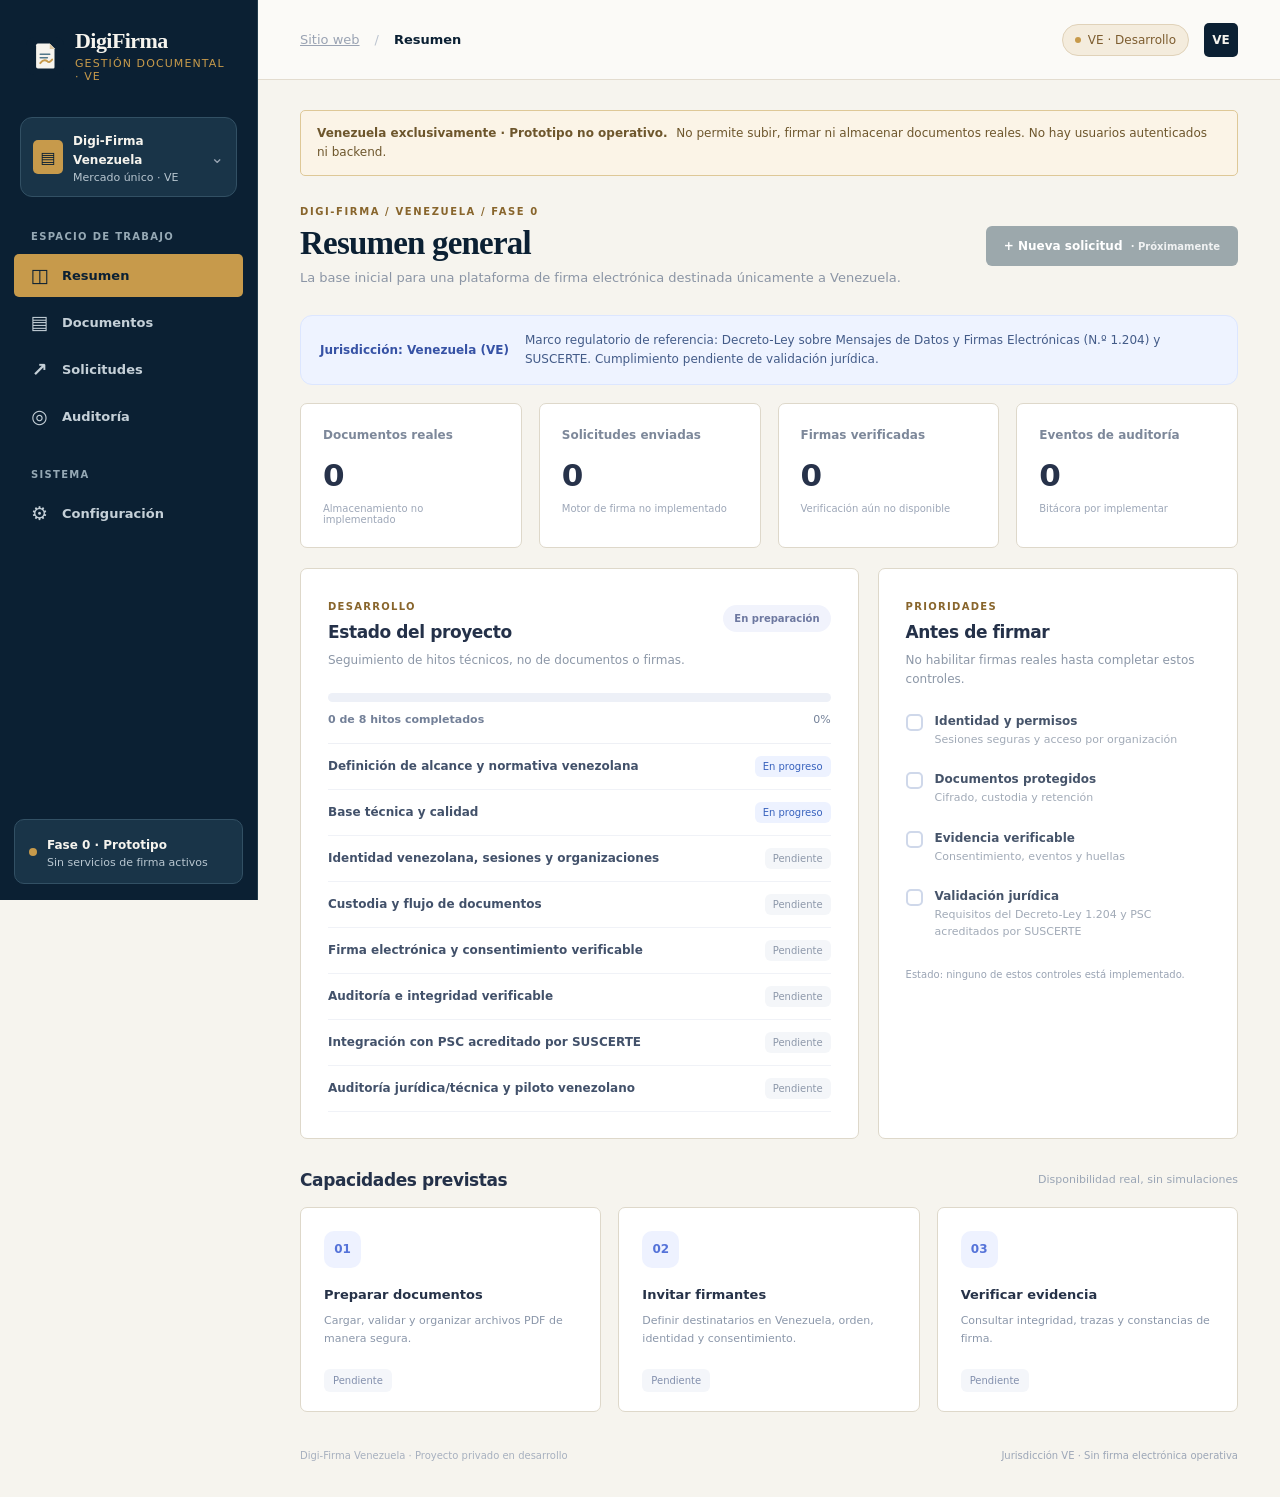
==== commit a706c77a: "feat(branding): ship distinct DigiFirma design and favicon (#29) feat(branding): rediseño DigiFirma " ====
--- a/app/index.html
+++ b/app/index.html
@@ -1,12 +1,12 @@
 <!doctype html>
-<html lang="es-VE" data-demo-mode="browser">
+<html lang="es-VE">
 <head>
   <meta charset="utf-8">
   <meta name="viewport" content="width=device-width, initial-scale=1">
-  <meta name="description" content="Digi-Firma Venezuela: panel de demostración de herramientas locales para uso exclusivo en Venezuela.">
+  <meta name="description" content="Digi-Firma Venezuela: prototipo privado de gestión de firmas electrónicas para uso exclusivo en Venezuela.">
   <meta name="robots" content="noindex,nofollow,noarchive">
-  <meta http-equiv="Content-Security-Policy" content="default-src 'self'; connect-src 'none'; script-src 'self'; style-src 'self'; img-src 'self' data:; object-src 'none'; base-uri 'none'; form-action 'none'">
-  <title>Digi-Firma Venezuela · Panel de pruebas</title>
+  <meta http-equiv="Content-Security-Policy" content="default-src 'self'; script-src 'self'; style-src 'self'; img-src 'self' data:; object-src 'none'; base-uri 'none'; form-action 'none'">
+  <title>Digi-Firma Venezuela · Entorno de desarrollo</title>
   <link rel="icon" type="image/svg+xml" href="../assets/brand/digifirma-mark.svg">
   <link rel="stylesheet" href="../assets/app.css">
   <script type="module" src="../assets/app.js"></script>
@@ -35,8 +35,8 @@
     </header>
 
     <div class="main-inner">
-      <div class="notice" role="status"><strong>Venezuela exclusivamente · Prototipo no operativo.</strong> No permite subir, firmar ni almacenar documentos reales. Demo en tu navegador: los borradores y eventos se pierden al recargar. No hay cuentas ni servidor de datos.</div>
-      <div class="page-heading"><div><p class="eyebrow">DIGI-FIRMA / VENEZUELA / FASE 0</p><h1 id="page-title">Resumen general</h1><p id="page-summary">La base inicial de una plataforma de firma electrónica enfocada exclusivamente en Venezuela.</p></div><button type="button" class="primary-action" data-view="solicitudes">+ Borrador de prueba</button></div>
+      <div class="notice" role="status"><strong>Venezuela exclusivamente · Prototipo no operativo.</strong> No permite subir, firmar ni almacenar documentos reales. No hay usuarios autenticados ni backend.</div>
+      <div class="page-heading"><div><p class="eyebrow">DIGI-FIRMA / VENEZUELA / FASE 0</p><h1 id="page-title">Resumen general</h1><p id="page-summary">La base inicial de una plataforma de firma electrónica enfocada exclusivamente en Venezuela.</p></div><button type="button" class="primary-action" disabled title="Se habilitará cuando exista backend, autenticación y seguridad">+ Nueva solicitud <span class="button-lock" aria-hidden="true">· Próximamente</span></button></div>
 
       <section class="view" id="view-resumen" aria-label="Resumen general">
         <div class="jurisdiction-info" role="note"><strong>Jurisdicción: Venezuela (VE)</strong><span>Marco regulatorio de referencia: Decreto-Ley sobre Mensajes de Datos y Firmas Electrónicas (N.º 1.204) y SUSCERTE. Cumplimiento pendiente de validación jurídica.</span></div>
@@ -87,14 +87,14 @@
     </section>
       <section class="view" id="view-solicitudes" aria-label="Solicitudes" hidden>
         <article class="panel demo-panel">
-          <div class="panel-head"><div><span class="section-kicker">SOLO DATOS SINTÉTICOS</span><h2>Simulación de solicitudes en el navegador</h2></div><span class="tag">Sin firmas ni documentos reales</span></div>
-          <p class="panel-description">Ensaya la preparación y cancelación de borradores con plantillas ficticias. No identifica personas, no envía mensajes, no firma documentos ni guarda información al recargar la página.</p>
+          <div class="panel-head"><div><span class="section-kicker">SOLO DATOS SINTÉTICOS</span><h2>Laboratorio local de solicitudes</h2></div><span class="tag">Sin firmas ni documentos reales</span></div>
+          <p class="panel-description">Ensaya la preparación y cancelación de borradores con plantillas ficticias. No identifica personas, no envía mensajes, no firma documentos ni guarda información al cerrar el servidor.</p>
           <div class="demo-form">
             <label for="demo-template">Plantilla ficticia</label>
             <select id="demo-template" disabled><option value="acuerdo-demo">Acuerdo simulado de servicios</option><option value="solicitud-demo">Solicitud administrativa ficticia</option></select>
             <button type="button" id="demo-create" disabled>Crear borrador de prueba</button>
           </div>
-          <p id="demo-feedback" class="demo-feedback" role="status" aria-live="polite">Iniciando simulación en tu navegador…</p>
+          <p id="demo-feedback" class="demo-feedback" role="status" aria-live="polite">El laboratorio requiere el servidor local de demostración.</p>
           <div class="panel-head"><h2>Borradores de prueba</h2><span id="demo-count" class="tag">0</span></div>
           <ol id="demo-drafts" class="demo-items"><li>Sin borradores de prueba.</li></ol>
         </article>
@@ -123,7 +123,7 @@
           <p class="panel-description">Registro, inicio de sesión, verificación de identidad, facultades de representación, roles y permisos requieren backend y revisión jurídica antes de habilitarse.</p>
         </article>
       </section>
-      <footer class="footer">Digi-Firma Venezuela · Panel de pruebas · Datos ficticios <span>Jurisdicción VE · Sin firma electrónica operativa</span></footer>
+      <footer class="footer">Digi-Firma Venezuela · Proyecto privado en desarrollo <span>Jurisdicción VE · Sin firma electrónica operativa</span></footer>
     </div>
   </main>
 </div>
